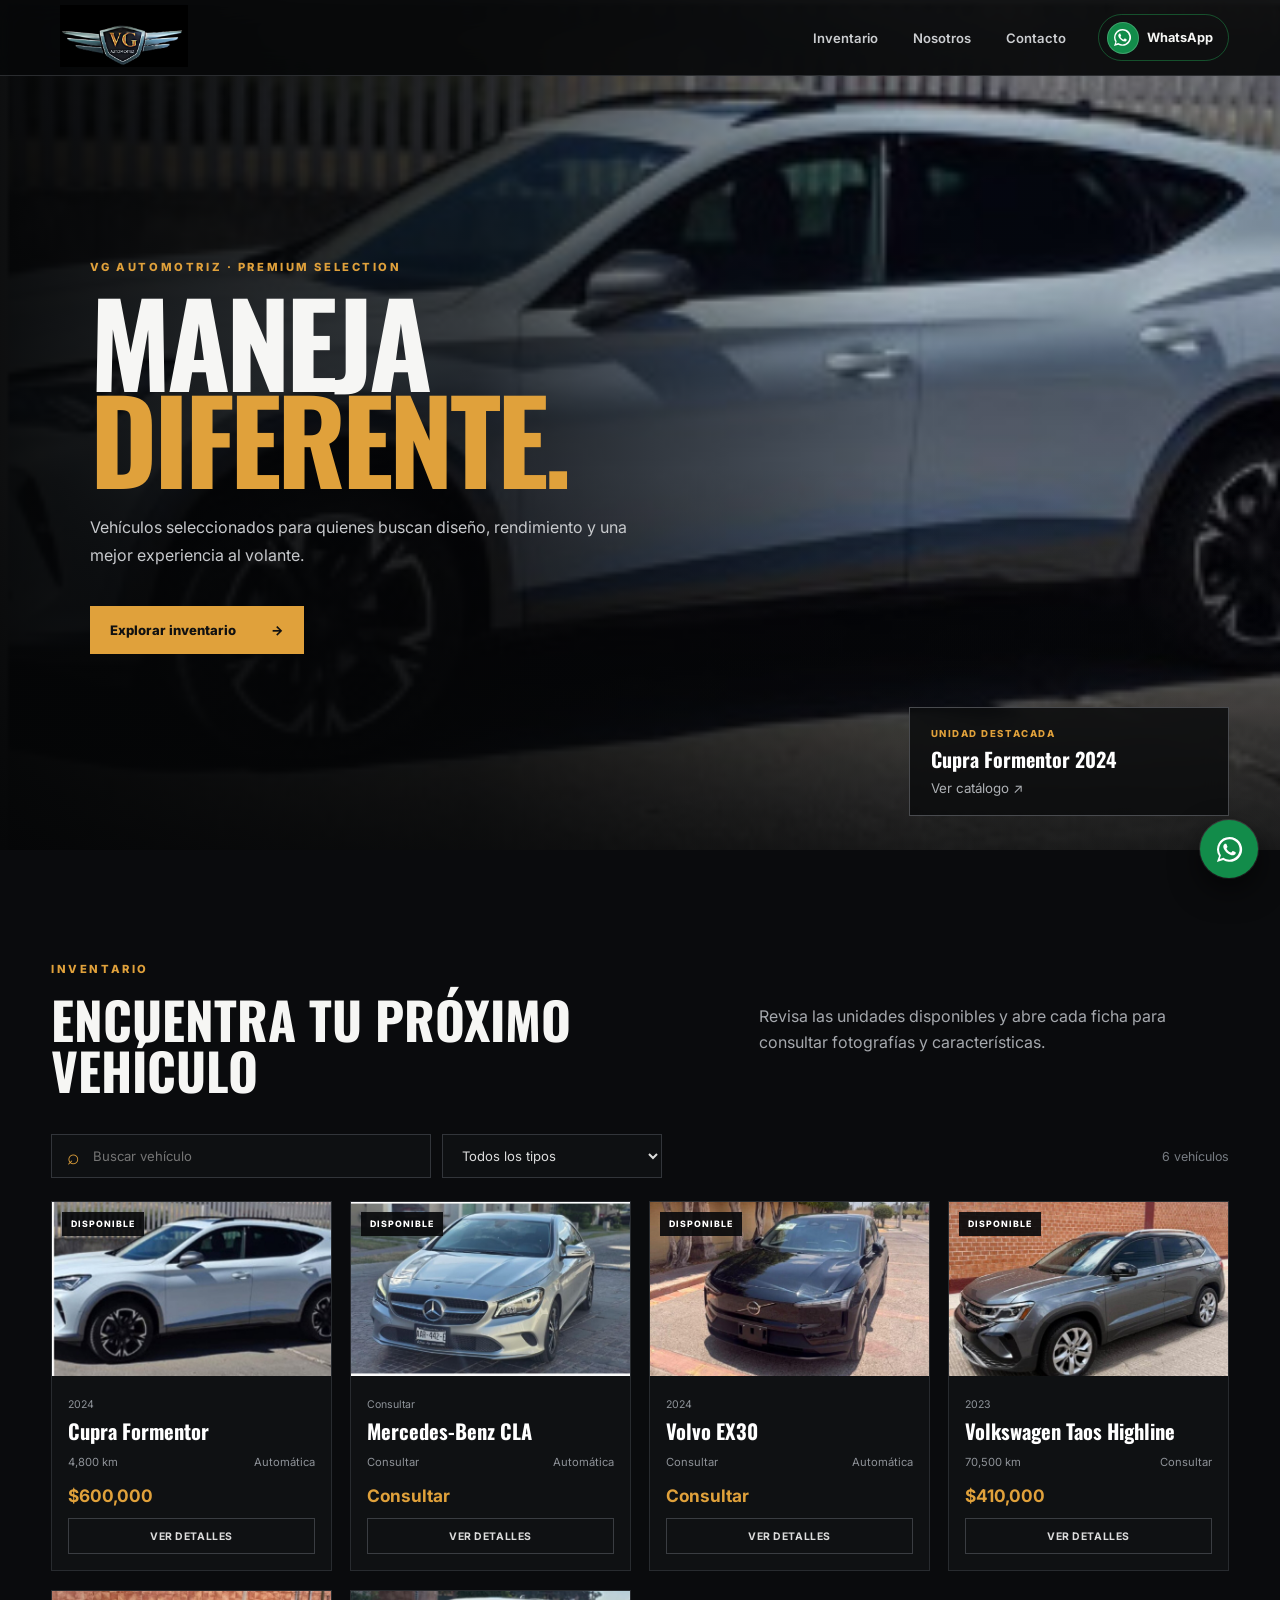
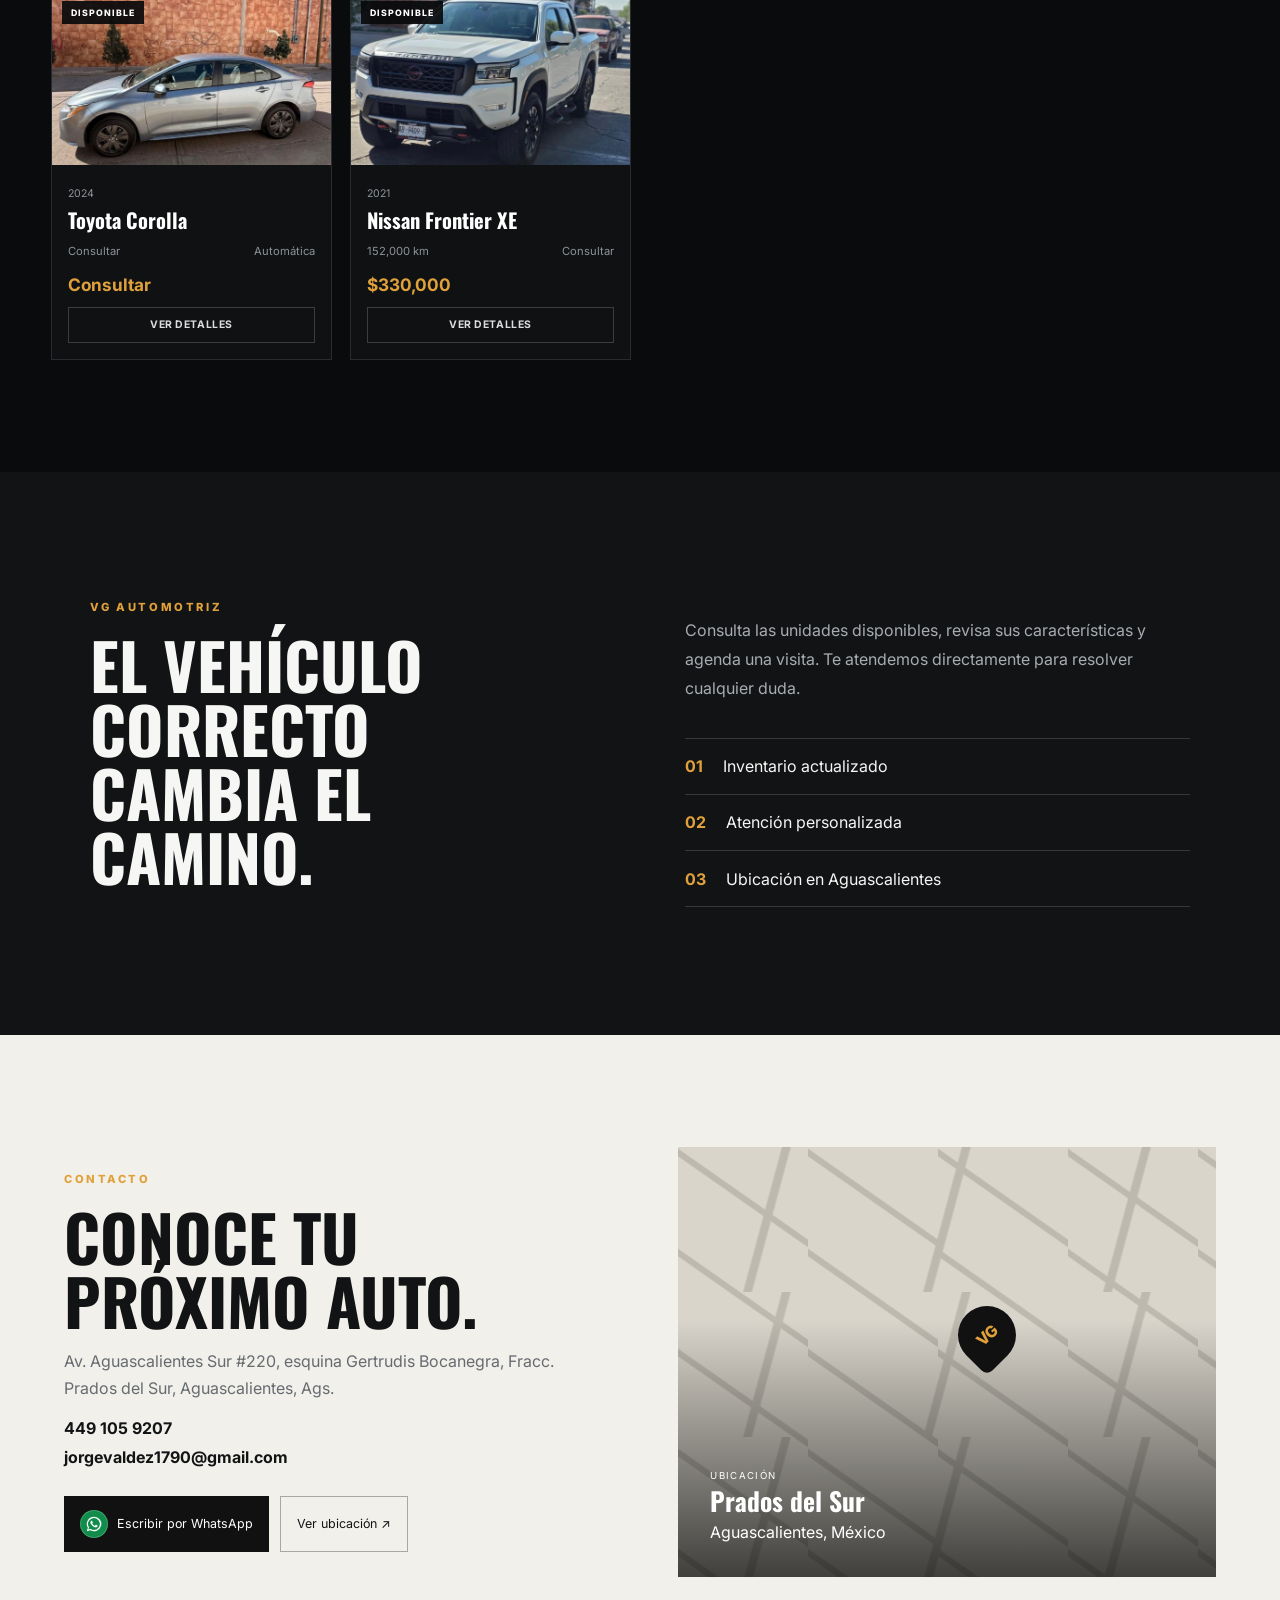
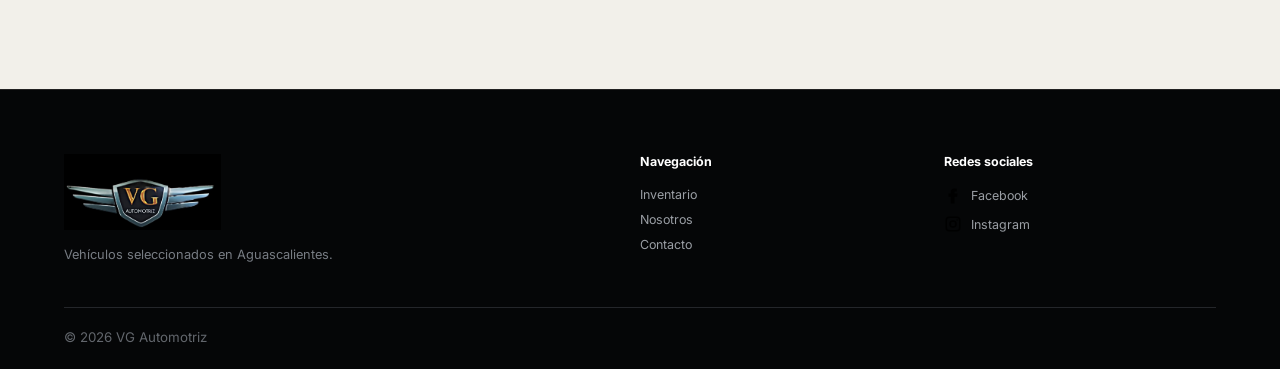
==== index.html @ 1f821671 "Add files via upload" ====
<!doctype html><html lang="es-MX"><head><meta charset="utf-8"><meta name="viewport" content="width=device-width,initial-scale=1"><meta name="description" content="Catálogo de vehículos disponibles en VG Automotriz, Aguascalientes."><title>VG Automotriz | Catálogo premium</title><link rel="preconnect" href="https://fonts.googleapis.com"><link rel="preconnect" href="https://fonts.gstatic.com" crossorigin><link href="https://fonts.googleapis.com/css2?family=Inter:wght@400;500;600;700&family=Oswald:wght@500;600;700&display=swap" rel="stylesheet"><link rel="stylesheet" href="styles.css?v=10"></head>
<body>
<header><a class="logo" href="#inicio"><img src="assets/logo-header.png" alt="VG Automotriz"></a><nav><a href="#inventario">Inventario</a><a href="#nosotros">Nosotros</a><a href="#contacto">Contacto</a></nav><a class="wa-nav" href="https://wa.me/524491059207" target="_blank" rel="noopener"><span class="wa-circle"><img src="assets/whatsapp.svg" alt=""></span>WhatsApp</a><button class="menu" aria-label="Abrir menú">☰</button></header>
<main id="inicio">
  <section class="hero"><video class="hero-img" autoplay muted loop playsinline poster="assets/cupra-2.jpg"><source src="assets/hero-cupra.mp4" type="video/mp4"></video><div class="hero-shade"></div><div class="hero-copy"><p class="eyebrow">VG AUTOMOTRIZ · PREMIUM SELECTION</p><h1>MANEJA<br><em>DIFERENTE.</em></h1><p>Vehículos seleccionados para quienes buscan diseño, rendimiento y una mejor experiencia al volante.</p><a class="gold-btn" href="#inventario">Explorar inventario <span>→</span></a></div><button class="hero-car"><span>UNIDAD DESTACADA</span><strong>Cupra Formentor 2024</strong><small>Ver catálogo ↗</small></button></section>
  <section class="inventory" id="inventario"><div class="section-title inventory-heading"><div><p class="eyebrow">INVENTARIO</p><h2>ENCUENTRA TU PRÓXIMO VEHÍCULO</h2></div><p>Revisa las unidades disponibles y abre cada ficha para consultar fotografías y características.</p></div><div class="catalog-tools"><label class="search-box"><span>⌕</span><input id="search" type="search" placeholder="Buscar vehículo" aria-label="Buscar vehículo"></label><select id="type-filter" aria-label="Filtrar por tipo"><option value="todos">Todos los tipos</option><option value="suv">SUV</option><option value="sedan">Sedán</option><option value="pickup">Pickup</option></select><span id="count"></span></div><div class="grid" id="grid"></div><button id="more" class="more">Ver más vehículos ↓</button></section>
  <section class="about" id="nosotros"><div><p class="eyebrow">VG AUTOMOTRIZ</p><h2>EL VEHÍCULO CORRECTO<br>CAMBIA EL CAMINO.</h2></div><div><p>Consulta las unidades disponibles, revisa sus características y agenda una visita. Te atendemos directamente para resolver cualquier duda.</p><ul><li><b>01</b> Inventario actualizado</li><li><b>02</b> Atención personalizada</li><li><b>03</b> Ubicación en Aguascalientes</li></ul></div></section>
  <section class="contact" id="contacto"><div><p class="eyebrow">CONTACTO</p><h2>CONOCE TU PRÓXIMO AUTO.</h2><p>Av. Aguascalientes Sur #220, esquina Gertrudis Bocanegra, Fracc. Prados del Sur, Aguascalientes, Ags.</p><a href="tel:+524491059207">449 105 9207</a><a href="mailto:jorgevaldez1790@gmail.com">jorgevaldez1790@gmail.com</a><div class="contact-actions"><a class="dark-btn" href="https://wa.me/524491059207" target="_blank" rel="noopener"><span class="wa-circle"><img src="assets/whatsapp.svg" alt=""></span>Escribir por WhatsApp</a><a class="line-btn" href="https://www.google.com/maps/search/?api=1&query=Av.+Aguascalientes+Sur+220+Prados+del+Sur+Aguascalientes" target="_blank" rel="noopener">Ver ubicación ↗</a></div></div><a class="map" href="https://www.google.com/maps/search/?api=1&query=Av.+Aguascalientes+Sur+220+Prados+del+Sur+Aguascalientes" target="_blank" rel="noopener"><span>VG</span><div><small>UBICACIÓN</small><strong>Prados del Sur</strong><p>Aguascalientes, México</p></div></a></section>
</main>
<footer><div><img src="assets/logo-header.png" alt="VG Automotriz"><p>Vehículos seleccionados en Aguascalientes.</p></div><div><b>Navegación</b><a href="#inventario">Inventario</a><a href="#nosotros">Nosotros</a><a href="#contacto">Contacto</a></div><div><b>Redes sociales</b><a class="social-link" href="https://www.facebook.com/vgautomotrizags/" target="_blank" rel="noopener"><img src="assets/facebook.svg" alt="">Facebook</a><a class="social-link" href="https://www.instagram.com/vg.automotriz" target="_blank" rel="noopener"><img src="assets/instagram.svg" alt="">Instagram</a></div><small>© 2026 VG Automotriz</small></footer>
<a class="wa-float" href="https://wa.me/524491059207?text=Hola%2C%20vi%20su%20cat%C3%A1logo%20y%20quiero%20informaci%C3%B3n" target="_blank" rel="noopener" aria-label="Hablar por WhatsApp"><img src="assets/whatsapp.svg" alt=""></a>
<div class="drawer" id="drawer" aria-hidden="true"><button class="overlay" aria-label="Cerrar"></button><article role="dialog" aria-modal="true" aria-labelledby="detail-name"><button class="close" aria-label="Cerrar">×</button><div class="gallery"><img id="detail-img" alt=""><button class="prev" aria-label="Foto anterior">‹</button><button class="next" aria-label="Foto siguiente">›</button><span id="gallery-count"></span></div><div class="detail"><p class="eyebrow" id="detail-year"></p><h2 id="detail-name"></h2><strong class="price" id="detail-price"></strong><p id="detail-desc" class="description"></p><h3>ESPECIFICACIONES</h3><div class="specs" id="specs"></div><div id="extras-wrap"><h3>EXTRAS</h3><div class="extras" id="extras"></div></div><a id="detail-wa" class="detail-wa" target="_blank" rel="noopener"><span class="wa-circle"><img src="assets/whatsapp.svg" alt=""></span>Solicitar información</a></div></article></div>
<script src="script.js?v=10"></script></body></html>
---- styles.css ----
:root{--black:#070809;--panel:#101214;--panel2:#17191c;--gold:#e0a13b;--cream:#f2f0ea;--text:#f6f6f4;--muted:#a5a8ad}*{box-sizing:border-box}html{scroll-behavior:smooth}body{margin:0;background:var(--black);color:var(--text);font-family:Inter,sans-serif}body.lock{overflow:hidden}a{color:inherit;text-decoration:none}button{font:inherit}header{height:76px;position:fixed;z-index:40;top:0;left:0;right:0;padding:0 4vw;display:flex;align-items:center;border-bottom:1px solid #2a2c2f;background:rgba(7,8,9,.92);backdrop-filter:blur(14px)}.logo img{width:145px;height:62px;object-fit:contain}.logo{display:block}nav{display:flex;gap:2.2rem;margin-left:auto}nav a{font-size:.82rem;font-weight:600;color:#cbcdd0}.wa-nav{margin-left:2rem;border:1px solid #404348;padding:.7rem 1rem;display:flex;align-items:center;gap:.5rem;font-size:.8rem;font-weight:700}.wa{display:inline-block;width:20px;height:20px;background:currentColor;mask:url("data:image/svg+xml,%3Csvg xmlns='http://www.w3.org/2000/svg' viewBox='0 0 32 32'%3E%3Cpath d='M19.1 17.4c-.3-.2-1.8-.9-2.1-1-.3-.1-.5-.2-.7.2s-.8 1-.9 1.2c-.2.2-.3.2-.7.1-1.8-.9-3-1.6-4.2-3.6-.3-.6.3-.5.9-1.8.1-.2 0-.4 0-.6l-1-2.4c-.3-.6-.5-.6-.7-.6H9c-.2 0-.6.1-.9.4-.3.4-1.2 1.2-1.2 2.9 0 1.7 1.2 3.3 1.4 3.5.2.2 2.4 3.7 5.8 5.2 2.2.9 3 .9 4.1.8 1.3-.2 1.8-.9 2.1-1.7.3-.8.3-1.5.2-1.7-.1-.2-.3-.3-.6-.5M16 27.7c-2.1 0-4.1-.6-5.8-1.6l-.4-.2-4.3 1.1 1.1-4.2-.3-.4a11.6 11.6 0 1 1 9.7 5.3m9.9-21.5A14 14 0 0 0 3.9 23l-2 7.2 7.4-1.9A14 14 0 0 0 30 16c0-3.7-1.5-7.2-4.1-9.8'/%3E%3C/svg%3E") center/contain no-repeat}.menu{display:none;background:none;border:0;color:#fff;font-size:1.5rem}.hero{height:850px;min-height:720px;position:relative;display:flex;align-items:center;overflow:hidden}.hero-img,.hero-shade{position:absolute;inset:0;width:100%;height:100%}.hero-img{object-fit:cover;object-position:center}.hero-shade{background:linear-gradient(90deg,rgba(4,5,6,.96) 0%,rgba(4,5,6,.76) 37%,rgba(4,5,6,.22) 72%),linear-gradient(0deg,rgba(4,5,6,.8),transparent 45%)}.hero-copy{z-index:2;position:relative;margin-left:7vw;width:min(660px,86vw);padding-top:4rem}.eyebrow{font-size:.7rem;letter-spacing:.23em;color:var(--gold);font-weight:800;margin:0 0 1.1rem}.hero h1,.section-title h2,.about h2,.contact h2,.detail h2{font-family:Oswald,sans-serif}.hero h1{font-size:clamp(4.5rem,9vw,8.7rem);line-height:.84;margin:0 0 1.8rem;letter-spacing:-.035em}.hero h1 em{font-style:normal;color:var(--gold)}.hero-copy>p:not(.eyebrow){color:#c7c9cc;line-height:1.7;max-width:540px;font-size:1rem}.gold-btn{display:inline-flex;align-items:center;gap:2.2rem;margin-top:1.3rem;background:var(--gold);color:#111;padding:1rem 1.25rem;font-weight:800;font-size:.82rem}.hero-car{position:absolute;z-index:3;right:4vw;bottom:34px;width:320px;padding:1.2rem 1.3rem;text-align:left;border:1px solid #494b4f;background:rgba(10,11,13,.83);color:#fff;backdrop-filter:blur(12px);cursor:pointer}.hero-car span,.hero-car strong,.hero-car small{display:block}.hero-car span{color:var(--gold);font-size:.6rem;letter-spacing:.16em;font-weight:800}.hero-car strong{font-family:Oswald;font-size:1.25rem;margin:.35rem 0}.hero-car small{color:#aeb1b5}.inventory{padding:7rem 4vw;background:#0a0b0d}.section-title{display:flex;align-items:end;justify-content:space-between;gap:2rem}.section-title h2,.contact h2{font-size:clamp(2.8rem,5vw,5rem);line-height:1;margin:0}.section-title>p{max-width:470px;color:var(--muted);line-height:1.65}.tools{margin:2.8rem 0 1.5rem;display:flex;justify-content:space-between;align-items:center}.filters{display:flex;gap:.55rem;flex-wrap:wrap}.filters button{border:1px solid #3b3e42;background:transparent;color:#c7c9cd;padding:.65rem 1rem;cursor:pointer;font-size:.78rem;font-weight:700}.filters button.active{background:var(--gold);border-color:var(--gold);color:#111}#count{font-size:.78rem;color:#777c82}.grid{display:grid;grid-template-columns:repeat(4,minmax(0,1fr));gap:1.1rem}.car{border:1px solid #2a2c30;background:#111315;color:#fff;text-align:left;padding:0;cursor:pointer;transition:transform .25s,border-color .25s}.car:hover{transform:translateY(-5px);border-color:#62666c}.car-photo{height:215px;display:block;position:relative;overflow:hidden;background:#222}.car-photo img{width:100%;height:100%;object-fit:cover;transition:transform .5s}.car:hover img{transform:scale(1.035)}.status{position:absolute;top:12px;left:12px;background:#0c0d0f;padding:.4rem .55rem;font-size:.58rem;letter-spacing:.12em;font-weight:800}.car-info{display:block;padding:1rem}.car-info small{font-size:.66rem;color:#8f949a}.car-info h3{font-family:Oswald;font-size:1.2rem;margin:.3rem 0 .65rem}.meta{display:flex;gap:.45rem;color:#8e9298;font-size:.7rem}.bottom{display:flex;justify-content:space-between;align-items:center;margin-top:1rem;padding-top:.8rem;border-top:1px solid #292c30}.bottom strong{color:var(--gold);font-size:1rem}.bottom span{font-size:.68rem;color:#c7c9cd}.more{display:block;margin:2.3rem auto 0;background:transparent;border:1px solid #45484d;color:#fff;padding:.8rem 1.1rem;cursor:pointer}.hidden{display:none}.about{padding:8rem 7vw;display:grid;grid-template-columns:1fr 1fr;gap:7vw;background:#111315}.about h2{font-size:clamp(3rem,5vw,5.5rem);line-height:1;margin:0}.about>div:last-child>p{color:#a8acb1;line-height:1.8;font-size:1rem}.about ul{padding:0;margin:2.2rem 0 0;list-style:none;border-top:1px solid #35383c}.about li{padding:1.1rem 0;border-bottom:1px solid #35383c}.about li b{color:var(--gold);margin-right:1rem}.contact{padding:7rem 5vw;display:grid;grid-template-columns:1fr 1fr;gap:6vw;align-items:center;background:var(--cream);color:#121315}.contact>div>p:not(.eyebrow){line-height:1.7;color:#666b71;max-width:600px}.contact>div>a{display:block;font-weight:700;margin:.55rem 0}.contact-actions{display:flex;gap:.7rem;margin-top:1.8rem}.dark-btn,.line-btn{display:flex!important;align-items:center;gap:.55rem;padding:.9rem 1rem;margin:0!important;font-size:.78rem}.dark-btn{background:#111;color:#fff}.line-btn{border:1px solid #aaa7a0}.map{height:430px;position:relative;padding:2rem;display:flex;align-items:end;background-color:#d9d5cb;background-image:linear-gradient(35deg,transparent 47%,#bdb9af 48%,#bdb9af 51%,transparent 52%),linear-gradient(105deg,transparent 47%,#bdb9af 48%,#bdb9af 51%,transparent 52%);background-size:130px 100px,180px 145px;overflow:hidden}.map:after{content:"";position:absolute;inset:40% 0 0;background:linear-gradient(transparent,rgba(0,0,0,.7))}.map>span{position:absolute;top:37%;left:52%;z-index:2;width:58px;height:58px;border-radius:50% 50% 50% 8px;transform:rotate(-45deg);display:grid;place-items:center;background:#111;color:var(--gold);font-weight:800}.map>div{z-index:2;color:#fff}.map small,.map strong{display:block}.map small{font-size:.6rem;letter-spacing:.14em}.map strong{font-family:Oswald;font-size:1.6rem}.map p{margin:.2rem 0}footer{padding:4rem 5vw 1.5rem;display:grid;grid-template-columns:2fr 1fr 1fr;gap:2rem;background:#050607;border-top:1px solid #222}footer img{width:180px}footer p{color:#777c83;font-size:.8rem}footer>div:not(:first-child){display:flex;flex-direction:column;gap:.65rem;font-size:.78rem;color:#9a9ea4}footer b{color:#fff;margin-bottom:.45rem}footer>small{grid-column:1/-1;border-top:1px solid #24262a;padding-top:1.3rem;color:#62666c}.wa-float{position:fixed;z-index:45;right:22px;bottom:22px;display:flex;align-items:center;gap:.55rem;background:#23c763;color:#fff;padding:.8rem 1rem;border-radius:999px;font-weight:800;font-size:.78rem;box-shadow:0 10px 28px #0008}.drawer{visibility:hidden;position:fixed;z-index:80;inset:0}.drawer.open{visibility:visible}.overlay{position:absolute;inset:0;border:0;background:#000b;opacity:0;transition:.3s}.drawer.open .overlay{opacity:1}.drawer article{position:absolute;right:0;top:0;bottom:0;width:min(760px,100%);overflow:auto;background:#0d0f11;transform:translateX(100%);transition:transform .35s}.drawer.open article{transform:none}.close{position:absolute;z-index:4;right:18px;top:18px;width:44px;height:44px;border:1px solid #ffffff55;background:#0a0b0dbb;color:#fff;border-radius:50%;font-size:1.7rem;cursor:pointer}.gallery{height:420px;position:relative;background:#15171a}.gallery img{width:100%;height:100%;object-fit:cover}.gallery button{position:absolute;top:50%;width:42px;height:42px;border:1px solid #ffffff55;border-radius:50%;background:#08090bbd;color:#fff;font-size:1.7rem}.prev{left:18px}.next{right:18px}.gallery>span{position:absolute;right:18px;bottom:16px;background:#08090bcc;padding:.4rem .6rem;font-size:.7rem}.detail{padding:2.3rem}.detail h2{font-size:3rem;margin:0}.price{display:block;color:var(--gold);font-size:1.4rem;margin-top:.5rem}.description{color:#a7abb0;line-height:1.7;padding:1rem 0 1.7rem;border-bottom:1px solid #303338}.detail h3{font-family:Oswald;font-size:1rem;letter-spacing:.06em;margin:1.8rem 0 1rem}.specs{display:grid;grid-template-columns:repeat(3,1fr);gap:.65rem}.spec{border:1px solid #303338;padding:.9rem;min-height:92px}.spec i{font-style:normal;color:var(--gold);font-size:1rem}.spec small,.spec strong{display:block}.spec small{font-size:.6rem;color:#777d84;margin:.45rem 0 .25rem}.spec strong{font-size:.78rem}.extras{display:grid;grid-template-columns:1fr 1fr;gap:.7rem}.extra{font-size:.8rem}.extra:before{content:"✓";color:var(--gold);margin-right:.5rem}.detail-wa{display:flex;align-items:center;justify-content:center;gap:.6rem;background:var(--gold);color:#111;padding:1rem;margin-top:2rem;font-weight:800}.detail-wa .wa{color:#111}
@media(max-width:1000px){.grid{grid-template-columns:repeat(2,1fr)}nav,.wa-nav{display:none}.menu{display:block;margin-left:auto}header.open nav{display:flex;position:absolute;top:76px;left:0;right:0;margin:0;padding:1.4rem 4vw;background:#090a0c;flex-direction:column}.section-title,.about,.contact{grid-template-columns:1fr}.section-title{display:block}.about,.contact{gap:3rem}.hero-car{display:none}}
@media(max-width:600px){header{height:68px}.hero{height:740px}.hero-copy{margin-left:1.2rem}.hero h1{font-size:4.7rem}.inventory,.about,.contact{padding:5rem 1.2rem}.grid{grid-template-columns:1fr}.car-photo{height:250px}.tools{align-items:flex-start;flex-direction:column;gap:1rem}.contact-actions{flex-direction:column}.map{height:340px}footer{grid-template-columns:1fr}.wa-float span{display:none}.wa-float{width:56px;height:56px;padding:0;justify-content:center}.specs{grid-template-columns:repeat(2,1fr)}.gallery{height:310px}.detail{padding:1.4rem}.detail h2{font-size:2.3rem}}
.hero-img{background:#050607}.hero-still{animation:heroDrift 16s ease-in-out infinite alternate;transform:scale(1.015)}@keyframes heroDrift{to{transform:scale(1.045) translateX(-.5%)}}.car-photo{height:235px;background:#090a0b}.car-photo img{object-fit:cover}.gallery{height:520px;background:#08090a}.gallery img{object-fit:contain}@media(prefers-reduced-motion:reduce){.hero-still{animation:none}}@media(max-width:600px){.gallery{height:390px}.car-photo{height:270px}}
.wa-circle{width:32px;height:32px;border-radius:50%;background:#128c4a;display:inline-grid;place-items:center;flex:0 0 auto;box-shadow:inset 0 0 0 1px #ffffff30}.wa-circle img{width:21px;height:21px}.wa-nav{border-color:#25d36655;border-radius:999px;padding:.42rem .95rem .42rem .45rem}.wa-nav:hover{background:#25d36612;border-color:#25d366}.wa-float{min-height:58px;background:#128c4a;padding:.65rem 1.15rem .65rem .75rem;box-shadow:0 12px 30px #0009,0 0 0 1px #ffffff22}.wa-float>img{width:30px;height:30px}.detail-wa{background:#128c4a;color:#fff;border-radius:2px}.dark-btn .wa-circle{width:28px;height:28px}.dark-btn .wa-circle img{width:18px;height:18px}.social-link{display:flex;align-items:center;gap:.55rem}.social-link img,footer .social-link img{width:18px;height:18px;color:#d8dade}.social-link:hover{color:var(--gold)}footer>div:first-child>img{width:210px;height:76px;object-fit:contain;object-position:left center}
.inventory{padding-left:max(4vw,calc((100vw - 1240px)/2));padding-right:max(4vw,calc((100vw - 1240px)/2))}.inventory-heading{align-items:center}.inventory-heading h2{font-size:clamp(2.3rem,4vw,4.3rem)}.catalog-tools{display:grid;grid-template-columns:minmax(220px,380px) 220px 1fr;gap:.7rem;align-items:center;margin:2.4rem 0 1.4rem}.search-box{height:44px;border:1px solid #32353a;background:#0e1012;display:flex;align-items:center;padding:0 .9rem;gap:.7rem}.search-box span{color:var(--gold);font-size:1.3rem}.search-box input{width:100%;border:0;outline:0;background:transparent;color:#fff;font:inherit;font-size:.82rem}.catalog-tools select{height:44px;border:1px solid #32353a;background:#0e1012;color:#ddd;padding:0 .9rem;font:inherit;font-size:.82rem}.catalog-tools #count{justify-self:end}.grid{gap:1.15rem}.car{background:#0f1113;border-color:#282b2f}.car-photo{height:auto;aspect-ratio:16/10}.status{top:10px;left:10px;background:#08090be8;font-size:.55rem}.car-info{padding:1rem}.car-info h3{font-size:1.28rem;margin:.28rem 0 .55rem}.meta{justify-content:space-between;gap:1rem}.card-price{display:block;color:var(--gold);font-size:1.08rem;margin:1rem 0 .75rem}.details-btn{height:36px;border:1px solid #3a3d42;display:grid;place-items:center;font-size:.65rem;font-weight:700;letter-spacing:.05em;color:#ddd;transition:.2s}.car:hover .details-btn{border-color:var(--gold);color:var(--gold)}@media(max-width:700px){.catalog-tools{grid-template-columns:1fr}.catalog-tools #count{justify-self:start}.inventory-heading p:last-child{font-size:.9rem}.car-photo{aspect-ratio:16/10}}
.wa-float{width:58px;height:58px;min-height:58px;padding:0;border-radius:50%;display:grid;place-items:center}.wa-float>img{width:31px;height:31px}
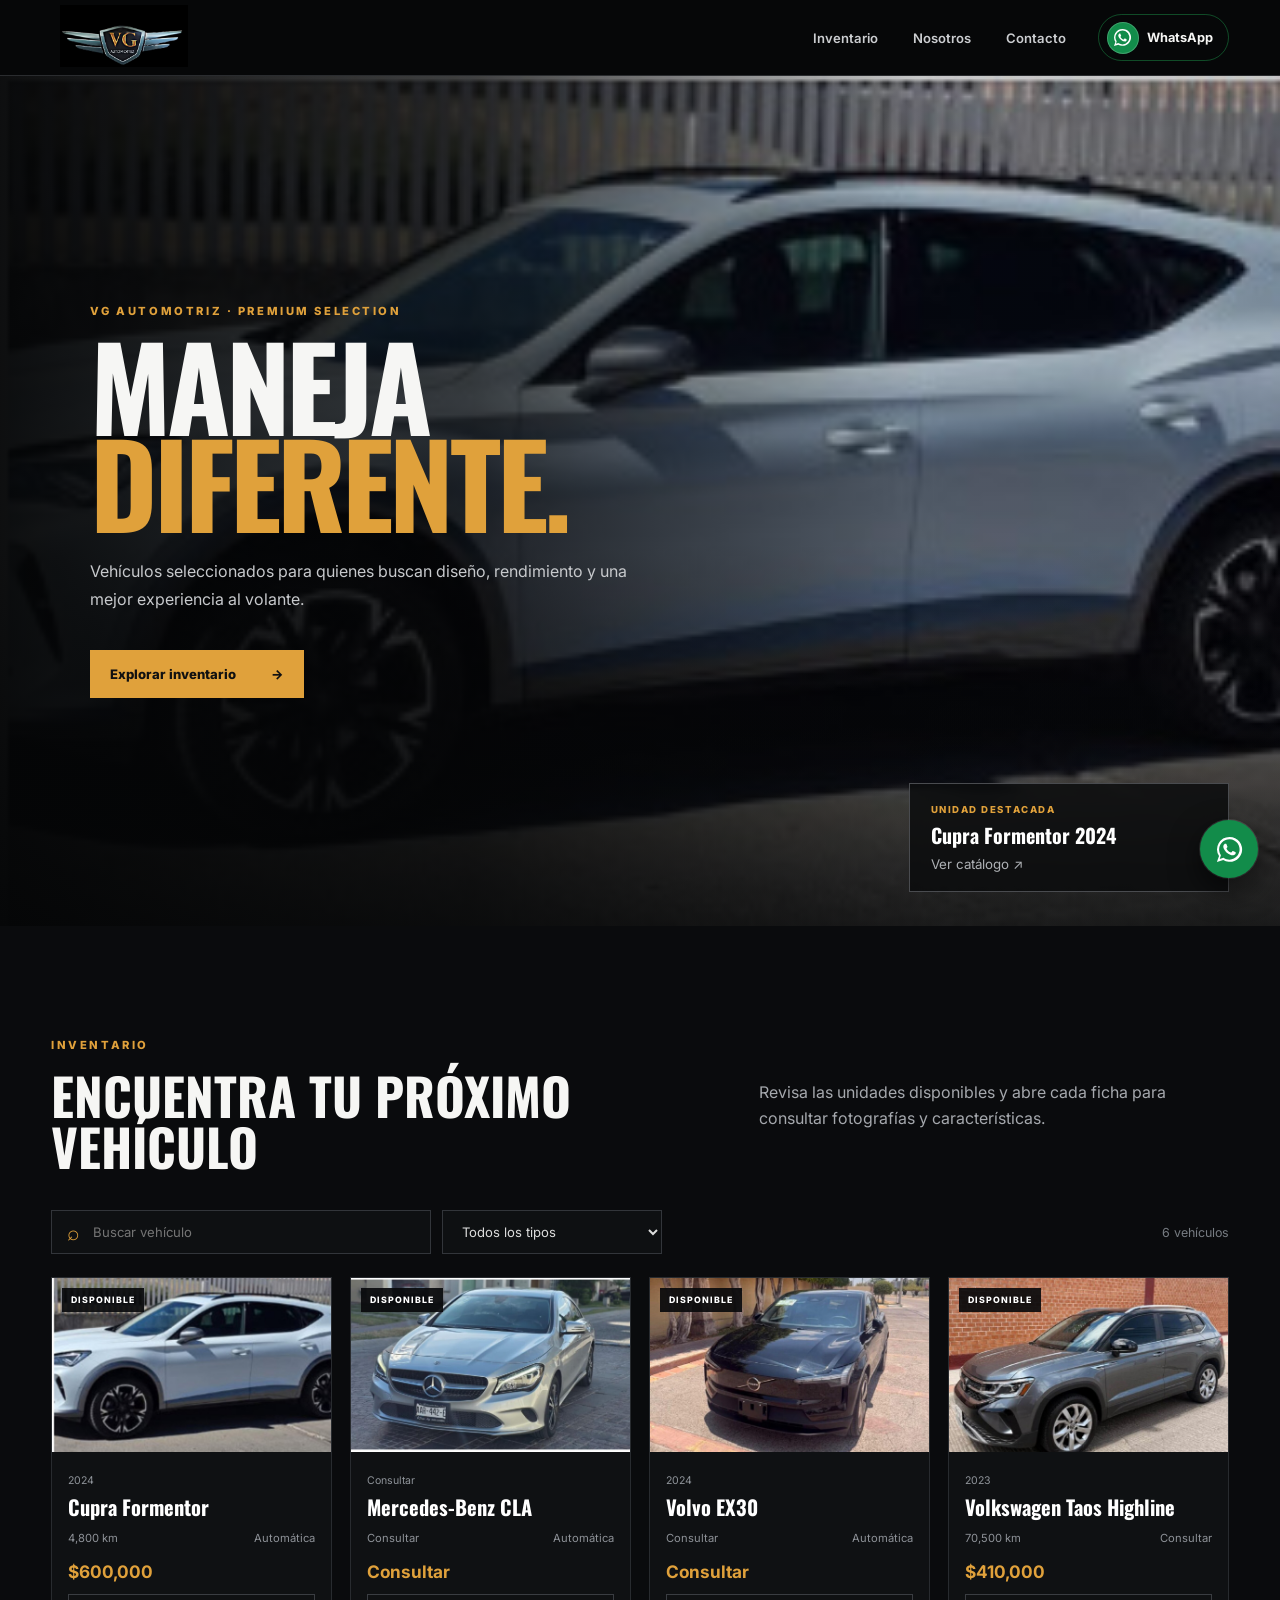
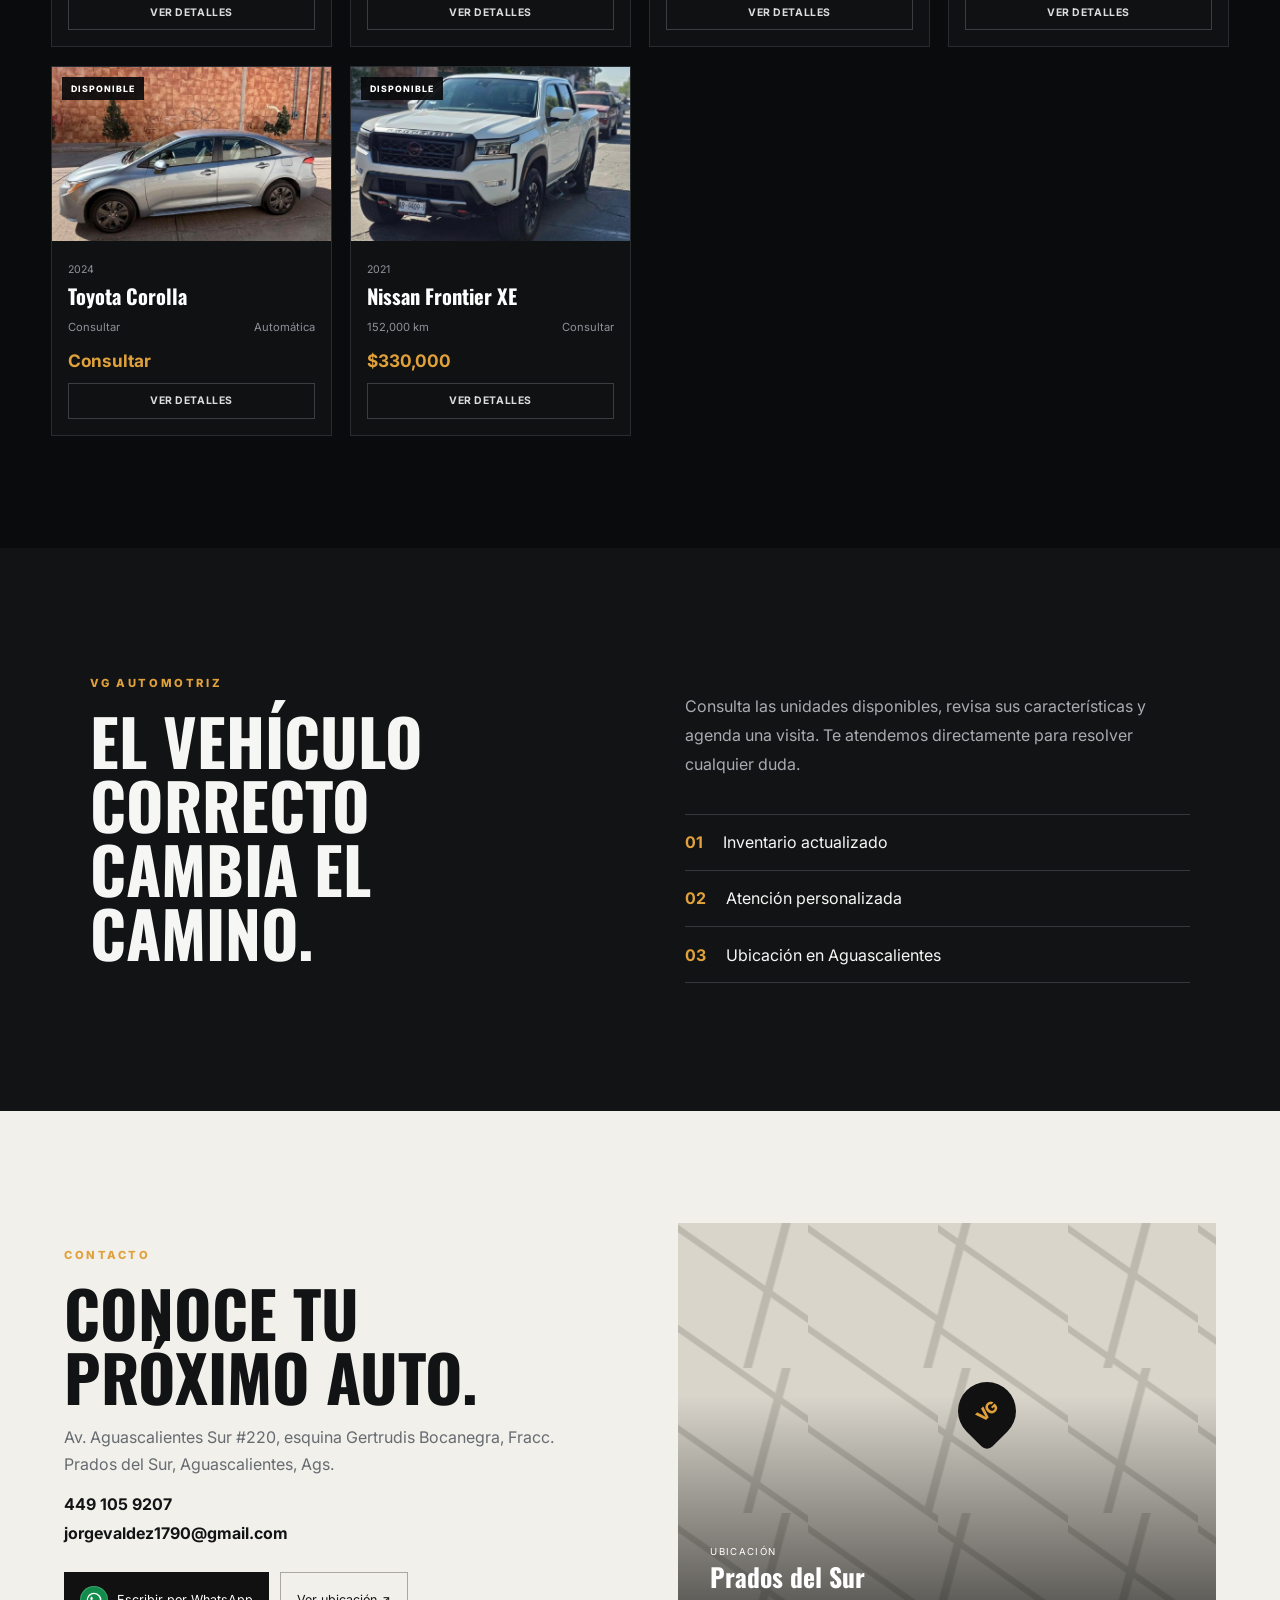
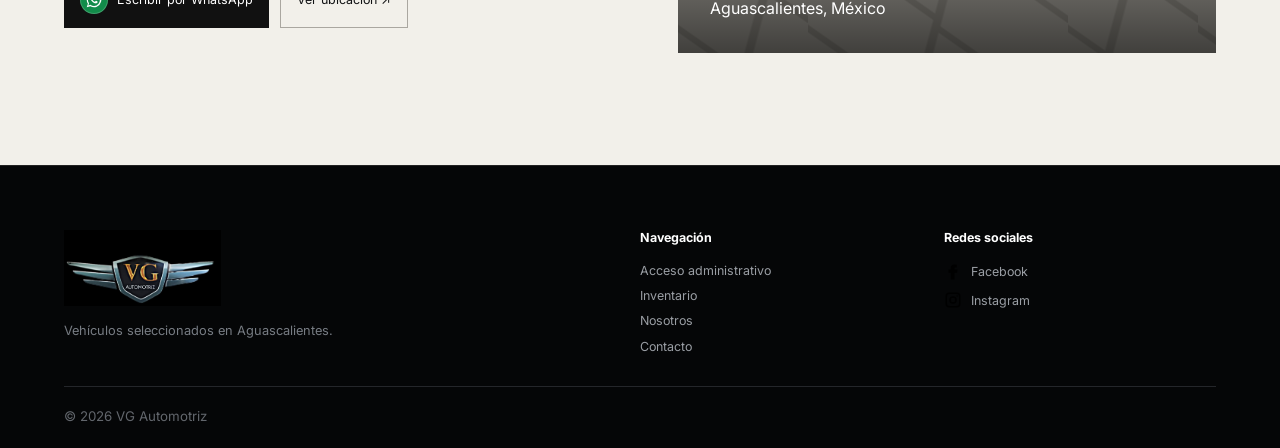
==== commit 9fcaaa69: "Integrar panel administrativo demo y corregir navegación responsive" ====
--- a/index.html
+++ b/index.html
@@ -1,13 +1,13 @@
-<!doctype html><html lang="es-MX"><head><meta charset="utf-8"><meta name="viewport" content="width=device-width,initial-scale=1"><meta name="description" content="Catálogo de vehículos disponibles en VG Automotriz, Aguascalientes."><title>VG Automotriz | Catálogo premium</title><link rel="preconnect" href="https://fonts.googleapis.com"><link rel="preconnect" href="https://fonts.gstatic.com" crossorigin><link href="https://fonts.googleapis.com/css2?family=Inter:wght@400;500;600;700&family=Oswald:wght@500;600;700&display=swap" rel="stylesheet"><link rel="stylesheet" href="styles.css?v=10"></head>
+<!doctype html><html lang="es-MX"><head><meta charset="utf-8"><meta name="viewport" content="width=device-width,initial-scale=1"><meta name="description" content="Catálogo de vehículos disponibles en VG Automotriz, Aguascalientes."><title>VG Automotriz | Catálogo premium</title><link rel="preconnect" href="https://fonts.googleapis.com"><link rel="preconnect" href="https://fonts.gstatic.com" crossorigin><link href="https://fonts.googleapis.com/css2?family=Inter:wght@400;500;600;700&family=Oswald:wght@500;600;700&display=swap" rel="stylesheet"><link rel="stylesheet" href="styles.css?v=11"></head>
 <body>
-<header><a class="logo" href="#inicio"><img src="assets/logo-header.png" alt="VG Automotriz"></a><nav><a href="#inventario">Inventario</a><a href="#nosotros">Nosotros</a><a href="#contacto">Contacto</a></nav><a class="wa-nav" href="https://wa.me/524491059207" target="_blank" rel="noopener"><span class="wa-circle"><img src="assets/whatsapp.svg" alt=""></span>WhatsApp</a><button class="menu" aria-label="Abrir menú">☰</button></header>
+<header><a class="logo" href="#inicio"><img src="assets/logo-header.png" alt="VG Automotriz"></a><nav id="navigation"><a href="#inventario">Inventario</a><a href="#nosotros">Nosotros</a><a href="#contacto">Contacto</a></nav><a class="wa-nav" href="https://wa.me/524491059207" target="_blank" rel="noopener"><span class="wa-circle"><img src="assets/whatsapp.svg" alt=""></span>WhatsApp</a><button class="menu" aria-label="Abrir menú" aria-controls="navigation" aria-expanded="false">☰</button></header>
 <main id="inicio">
   <section class="hero"><video class="hero-img" autoplay muted loop playsinline poster="assets/cupra-2.jpg"><source src="assets/hero-cupra.mp4" type="video/mp4"></video><div class="hero-shade"></div><div class="hero-copy"><p class="eyebrow">VG AUTOMOTRIZ · PREMIUM SELECTION</p><h1>MANEJA<br><em>DIFERENTE.</em></h1><p>Vehículos seleccionados para quienes buscan diseño, rendimiento y una mejor experiencia al volante.</p><a class="gold-btn" href="#inventario">Explorar inventario <span>→</span></a></div><button class="hero-car"><span>UNIDAD DESTACADA</span><strong>Cupra Formentor 2024</strong><small>Ver catálogo ↗</small></button></section>
   <section class="inventory" id="inventario"><div class="section-title inventory-heading"><div><p class="eyebrow">INVENTARIO</p><h2>ENCUENTRA TU PRÓXIMO VEHÍCULO</h2></div><p>Revisa las unidades disponibles y abre cada ficha para consultar fotografías y características.</p></div><div class="catalog-tools"><label class="search-box"><span>⌕</span><input id="search" type="search" placeholder="Buscar vehículo" aria-label="Buscar vehículo"></label><select id="type-filter" aria-label="Filtrar por tipo"><option value="todos">Todos los tipos</option><option value="suv">SUV</option><option value="sedan">Sedán</option><option value="pickup">Pickup</option></select><span id="count"></span></div><div class="grid" id="grid"></div><button id="more" class="more">Ver más vehículos ↓</button></section>
   <section class="about" id="nosotros"><div><p class="eyebrow">VG AUTOMOTRIZ</p><h2>EL VEHÍCULO CORRECTO<br>CAMBIA EL CAMINO.</h2></div><div><p>Consulta las unidades disponibles, revisa sus características y agenda una visita. Te atendemos directamente para resolver cualquier duda.</p><ul><li><b>01</b> Inventario actualizado</li><li><b>02</b> Atención personalizada</li><li><b>03</b> Ubicación en Aguascalientes</li></ul></div></section>
   <section class="contact" id="contacto"><div><p class="eyebrow">CONTACTO</p><h2>CONOCE TU PRÓXIMO AUTO.</h2><p>Av. Aguascalientes Sur #220, esquina Gertrudis Bocanegra, Fracc. Prados del Sur, Aguascalientes, Ags.</p><a href="tel:+524491059207">449 105 9207</a><a href="mailto:jorgevaldez1790@gmail.com">jorgevaldez1790@gmail.com</a><div class="contact-actions"><a class="dark-btn" href="https://wa.me/524491059207" target="_blank" rel="noopener"><span class="wa-circle"><img src="assets/whatsapp.svg" alt=""></span>Escribir por WhatsApp</a><a class="line-btn" href="https://www.google.com/maps/search/?api=1&query=Av.+Aguascalientes+Sur+220+Prados+del+Sur+Aguascalientes" target="_blank" rel="noopener">Ver ubicación ↗</a></div></div><a class="map" href="https://www.google.com/maps/search/?api=1&query=Av.+Aguascalientes+Sur+220+Prados+del+Sur+Aguascalientes" target="_blank" rel="noopener"><span>VG</span><div><small>UBICACIÓN</small><strong>Prados del Sur</strong><p>Aguascalientes, México</p></div></a></section>
 </main>
-<footer><div><img src="assets/logo-header.png" alt="VG Automotriz"><p>Vehículos seleccionados en Aguascalientes.</p></div><div><b>Navegación</b><a href="#inventario">Inventario</a><a href="#nosotros">Nosotros</a><a href="#contacto">Contacto</a></div><div><b>Redes sociales</b><a class="social-link" href="https://www.facebook.com/vgautomotrizags/" target="_blank" rel="noopener"><img src="assets/facebook.svg" alt="">Facebook</a><a class="social-link" href="https://www.instagram.com/vg.automotriz" target="_blank" rel="noopener"><img src="assets/instagram.svg" alt="">Instagram</a></div><small>© 2026 VG Automotriz</small></footer>
+<footer><div><img src="assets/logo-header.png" alt="VG Automotriz"><p>Vehículos seleccionados en Aguascalientes.</p></div><div><b>Navegación</b><a href="admin.html">Acceso administrativo</a><a href="#inventario">Inventario</a><a href="#nosotros">Nosotros</a><a href="#contacto">Contacto</a></div><div><b>Redes sociales</b><a class="social-link" href="https://www.facebook.com/vgautomotrizags/" target="_blank" rel="noopener"><img src="assets/facebook.svg" alt="">Facebook</a><a class="social-link" href="https://www.instagram.com/vg.automotriz" target="_blank" rel="noopener"><img src="assets/instagram.svg" alt="">Instagram</a></div><small>© 2026 VG Automotriz</small></footer>
 <a class="wa-float" href="https://wa.me/524491059207?text=Hola%2C%20vi%20su%20cat%C3%A1logo%20y%20quiero%20informaci%C3%B3n" target="_blank" rel="noopener" aria-label="Hablar por WhatsApp"><img src="assets/whatsapp.svg" alt=""></a>
 <div class="drawer" id="drawer" aria-hidden="true"><button class="overlay" aria-label="Cerrar"></button><article role="dialog" aria-modal="true" aria-labelledby="detail-name"><button class="close" aria-label="Cerrar">×</button><div class="gallery"><img id="detail-img" alt=""><button class="prev" aria-label="Foto anterior">‹</button><button class="next" aria-label="Foto siguiente">›</button><span id="gallery-count"></span></div><div class="detail"><p class="eyebrow" id="detail-year"></p><h2 id="detail-name"></h2><strong class="price" id="detail-price"></strong><p id="detail-desc" class="description"></p><h3>ESPECIFICACIONES</h3><div class="specs" id="specs"></div><div id="extras-wrap"><h3>EXTRAS</h3><div class="extras" id="extras"></div></div><a id="detail-wa" class="detail-wa" target="_blank" rel="noopener"><span class="wa-circle"><img src="assets/whatsapp.svg" alt=""></span>Solicitar información</a></div></article></div>
-<script src="script.js?v=10"></script></body></html>
+<script src="vehicles.js?v=11"></script><script src="script.js?v=11"></script></body></html>
--- a/styles.css
+++ b/styles.css
@@ -1,7 +1,9 @@
-:root{--black:#070809;--panel:#101214;--panel2:#17191c;--gold:#e0a13b;--cream:#f2f0ea;--text:#f6f6f4;--muted:#a5a8ad}*{box-sizing:border-box}html{scroll-behavior:smooth}body{margin:0;background:var(--black);color:var(--text);font-family:Inter,sans-serif}body.lock{overflow:hidden}a{color:inherit;text-decoration:none}button{font:inherit}header{height:76px;position:fixed;z-index:40;top:0;left:0;right:0;padding:0 4vw;display:flex;align-items:center;border-bottom:1px solid #2a2c2f;background:rgba(7,8,9,.92);backdrop-filter:blur(14px)}.logo img{width:145px;height:62px;object-fit:contain}.logo{display:block}nav{display:flex;gap:2.2rem;margin-left:auto}nav a{font-size:.82rem;font-weight:600;color:#cbcdd0}.wa-nav{margin-left:2rem;border:1px solid #404348;padding:.7rem 1rem;display:flex;align-items:center;gap:.5rem;font-size:.8rem;font-weight:700}.wa{display:inline-block;width:20px;height:20px;background:currentColor;mask:url("data:image/svg+xml,%3Csvg xmlns='http://www.w3.org/2000/svg' viewBox='0 0 32 32'%3E%3Cpath d='M19.1 17.4c-.3-.2-1.8-.9-2.1-1-.3-.1-.5-.2-.7.2s-.8 1-.9 1.2c-.2.2-.3.2-.7.1-1.8-.9-3-1.6-4.2-3.6-.3-.6.3-.5.9-1.8.1-.2 0-.4 0-.6l-1-2.4c-.3-.6-.5-.6-.7-.6H9c-.2 0-.6.1-.9.4-.3.4-1.2 1.2-1.2 2.9 0 1.7 1.2 3.3 1.4 3.5.2.2 2.4 3.7 5.8 5.2 2.2.9 3 .9 4.1.8 1.3-.2 1.8-.9 2.1-1.7.3-.8.3-1.5.2-1.7-.1-.2-.3-.3-.6-.5M16 27.7c-2.1 0-4.1-.6-5.8-1.6l-.4-.2-4.3 1.1 1.1-4.2-.3-.4a11.6 11.6 0 1 1 9.7 5.3m9.9-21.5A14 14 0 0 0 3.9 23l-2 7.2 7.4-1.9A14 14 0 0 0 30 16c0-3.7-1.5-7.2-4.1-9.8'/%3E%3C/svg%3E") center/contain no-repeat}.menu{display:none;background:none;border:0;color:#fff;font-size:1.5rem}.hero{height:850px;min-height:720px;position:relative;display:flex;align-items:center;overflow:hidden}.hero-img,.hero-shade{position:absolute;inset:0;width:100%;height:100%}.hero-img{object-fit:cover;object-position:center}.hero-shade{background:linear-gradient(90deg,rgba(4,5,6,.96) 0%,rgba(4,5,6,.76) 37%,rgba(4,5,6,.22) 72%),linear-gradient(0deg,rgba(4,5,6,.8),transparent 45%)}.hero-copy{z-index:2;position:relative;margin-left:7vw;width:min(660px,86vw);padding-top:4rem}.eyebrow{font-size:.7rem;letter-spacing:.23em;color:var(--gold);font-weight:800;margin:0 0 1.1rem}.hero h1,.section-title h2,.about h2,.contact h2,.detail h2{font-family:Oswald,sans-serif}.hero h1{font-size:clamp(4.5rem,9vw,8.7rem);line-height:.84;margin:0 0 1.8rem;letter-spacing:-.035em}.hero h1 em{font-style:normal;color:var(--gold)}.hero-copy>p:not(.eyebrow){color:#c7c9cc;line-height:1.7;max-width:540px;font-size:1rem}.gold-btn{display:inline-flex;align-items:center;gap:2.2rem;margin-top:1.3rem;background:var(--gold);color:#111;padding:1rem 1.25rem;font-weight:800;font-size:.82rem}.hero-car{position:absolute;z-index:3;right:4vw;bottom:34px;width:320px;padding:1.2rem 1.3rem;text-align:left;border:1px solid #494b4f;background:rgba(10,11,13,.83);color:#fff;backdrop-filter:blur(12px);cursor:pointer}.hero-car span,.hero-car strong,.hero-car small{display:block}.hero-car span{color:var(--gold);font-size:.6rem;letter-spacing:.16em;font-weight:800}.hero-car strong{font-family:Oswald;font-size:1.25rem;margin:.35rem 0}.hero-car small{color:#aeb1b5}.inventory{padding:7rem 4vw;background:#0a0b0d}.section-title{display:flex;align-items:end;justify-content:space-between;gap:2rem}.section-title h2,.contact h2{font-size:clamp(2.8rem,5vw,5rem);line-height:1;margin:0}.section-title>p{max-width:470px;color:var(--muted);line-height:1.65}.tools{margin:2.8rem 0 1.5rem;display:flex;justify-content:space-between;align-items:center}.filters{display:flex;gap:.55rem;flex-wrap:wrap}.filters button{border:1px solid #3b3e42;background:transparent;color:#c7c9cd;padding:.65rem 1rem;cursor:pointer;font-size:.78rem;font-weight:700}.filters button.active{background:var(--gold);border-color:var(--gold);color:#111}#count{font-size:.78rem;color:#777c82}.grid{display:grid;grid-template-columns:repeat(4,minmax(0,1fr));gap:1.1rem}.car{border:1px solid #2a2c30;background:#111315;color:#fff;text-align:left;padding:0;cursor:pointer;transition:transform .25s,border-color .25s}.car:hover{transform:translateY(-5px);border-color:#62666c}.car-photo{height:215px;display:block;position:relative;overflow:hidden;background:#222}.car-photo img{width:100%;height:100%;object-fit:cover;transition:transform .5s}.car:hover img{transform:scale(1.035)}.status{position:absolute;top:12px;left:12px;background:#0c0d0f;padding:.4rem .55rem;font-size:.58rem;letter-spacing:.12em;font-weight:800}.car-info{display:block;padding:1rem}.car-info small{font-size:.66rem;color:#8f949a}.car-info h3{font-family:Oswald;font-size:1.2rem;margin:.3rem 0 .65rem}.meta{display:flex;gap:.45rem;color:#8e9298;font-size:.7rem}.bottom{display:flex;justify-content:space-between;align-items:center;margin-top:1rem;padding-top:.8rem;border-top:1px solid #292c30}.bottom strong{color:var(--gold);font-size:1rem}.bottom span{font-size:.68rem;color:#c7c9cd}.more{display:block;margin:2.3rem auto 0;background:transparent;border:1px solid #45484d;color:#fff;padding:.8rem 1.1rem;cursor:pointer}.hidden{display:none}.about{padding:8rem 7vw;display:grid;grid-template-columns:1fr 1fr;gap:7vw;background:#111315}.about h2{font-size:clamp(3rem,5vw,5.5rem);line-height:1;margin:0}.about>div:last-child>p{color:#a8acb1;line-height:1.8;font-size:1rem}.about ul{padding:0;margin:2.2rem 0 0;list-style:none;border-top:1px solid #35383c}.about li{padding:1.1rem 0;border-bottom:1px solid #35383c}.about li b{color:var(--gold);margin-right:1rem}.contact{padding:7rem 5vw;display:grid;grid-template-columns:1fr 1fr;gap:6vw;align-items:center;background:var(--cream);color:#121315}.contact>div>p:not(.eyebrow){line-height:1.7;color:#666b71;max-width:600px}.contact>div>a{display:block;font-weight:700;margin:.55rem 0}.contact-actions{display:flex;gap:.7rem;margin-top:1.8rem}.dark-btn,.line-btn{display:flex!important;align-items:center;gap:.55rem;padding:.9rem 1rem;margin:0!important;font-size:.78rem}.dark-btn{background:#111;color:#fff}.line-btn{border:1px solid #aaa7a0}.map{height:430px;position:relative;padding:2rem;display:flex;align-items:end;background-color:#d9d5cb;background-image:linear-gradient(35deg,transparent 47%,#bdb9af 48%,#bdb9af 51%,transparent 52%),linear-gradient(105deg,transparent 47%,#bdb9af 48%,#bdb9af 51%,transparent 52%);background-size:130px 100px,180px 145px;overflow:hidden}.map:after{content:"";position:absolute;inset:40% 0 0;background:linear-gradient(transparent,rgba(0,0,0,.7))}.map>span{position:absolute;top:37%;left:52%;z-index:2;width:58px;height:58px;border-radius:50% 50% 50% 8px;transform:rotate(-45deg);display:grid;place-items:center;background:#111;color:var(--gold);font-weight:800}.map>div{z-index:2;color:#fff}.map small,.map strong{display:block}.map small{font-size:.6rem;letter-spacing:.14em}.map strong{font-family:Oswald;font-size:1.6rem}.map p{margin:.2rem 0}footer{padding:4rem 5vw 1.5rem;display:grid;grid-template-columns:2fr 1fr 1fr;gap:2rem;background:#050607;border-top:1px solid #222}footer img{width:180px}footer p{color:#777c83;font-size:.8rem}footer>div:not(:first-child){display:flex;flex-direction:column;gap:.65rem;font-size:.78rem;color:#9a9ea4}footer b{color:#fff;margin-bottom:.45rem}footer>small{grid-column:1/-1;border-top:1px solid #24262a;padding-top:1.3rem;color:#62666c}.wa-float{position:fixed;z-index:45;right:22px;bottom:22px;display:flex;align-items:center;gap:.55rem;background:#23c763;color:#fff;padding:.8rem 1rem;border-radius:999px;font-weight:800;font-size:.78rem;box-shadow:0 10px 28px #0008}.drawer{visibility:hidden;position:fixed;z-index:80;inset:0}.drawer.open{visibility:visible}.overlay{position:absolute;inset:0;border:0;background:#000b;opacity:0;transition:.3s}.drawer.open .overlay{opacity:1}.drawer article{position:absolute;right:0;top:0;bottom:0;width:min(760px,100%);overflow:auto;background:#0d0f11;transform:translateX(100%);transition:transform .35s}.drawer.open article{transform:none}.close{position:absolute;z-index:4;right:18px;top:18px;width:44px;height:44px;border:1px solid #ffffff55;background:#0a0b0dbb;color:#fff;border-radius:50%;font-size:1.7rem;cursor:pointer}.gallery{height:420px;position:relative;background:#15171a}.gallery img{width:100%;height:100%;object-fit:cover}.gallery button{position:absolute;top:50%;width:42px;height:42px;border:1px solid #ffffff55;border-radius:50%;background:#08090bbd;color:#fff;font-size:1.7rem}.prev{left:18px}.next{right:18px}.gallery>span{position:absolute;right:18px;bottom:16px;background:#08090bcc;padding:.4rem .6rem;font-size:.7rem}.detail{padding:2.3rem}.detail h2{font-size:3rem;margin:0}.price{display:block;color:var(--gold);font-size:1.4rem;margin-top:.5rem}.description{color:#a7abb0;line-height:1.7;padding:1rem 0 1.7rem;border-bottom:1px solid #303338}.detail h3{font-family:Oswald;font-size:1rem;letter-spacing:.06em;margin:1.8rem 0 1rem}.specs{display:grid;grid-template-columns:repeat(3,1fr);gap:.65rem}.spec{border:1px solid #303338;padding:.9rem;min-height:92px}.spec i{font-style:normal;color:var(--gold);font-size:1rem}.spec small,.spec strong{display:block}.spec small{font-size:.6rem;color:#777d84;margin:.45rem 0 .25rem}.spec strong{font-size:.78rem}.extras{display:grid;grid-template-columns:1fr 1fr;gap:.7rem}.extra{font-size:.8rem}.extra:before{content:"✓";color:var(--gold);margin-right:.5rem}.detail-wa{display:flex;align-items:center;justify-content:center;gap:.6rem;background:var(--gold);color:#111;padding:1rem;margin-top:2rem;font-weight:800}.detail-wa .wa{color:#111}
+:root{--black:#070809;--panel:#101214;--panel2:#17191c;--gold:#e0a13b;--cream:#f2f0ea;--text:#f6f6f4;--muted:#a5a8ad}*{box-sizing:border-box}html{scroll-behavior:smooth}body{margin:0;background:var(--black);color:var(--text);font-family:Inter,sans-serif}body.lock{overflow:hidden}a{color:inherit;text-decoration:none}button{font:inherit}header{height:76px;position:relative;z-index:40;top:0;left:0;right:0;padding:0 4vw;display:flex;align-items:center;border-bottom:1px solid #2a2c2f;background:rgba(7,8,9,.92);backdrop-filter:blur(14px)}.logo img{width:145px;height:62px;object-fit:contain}.logo{display:block}nav{display:flex;gap:2.2rem;margin-left:auto}nav a{font-size:.82rem;font-weight:600;color:#cbcdd0}.wa-nav{margin-left:2rem;border:1px solid #404348;padding:.7rem 1rem;display:flex;align-items:center;gap:.5rem;font-size:.8rem;font-weight:700}.wa{display:inline-block;width:20px;height:20px;background:currentColor;mask:url("data:image/svg+xml,%3Csvg xmlns='http://www.w3.org/2000/svg' viewBox='0 0 32 32'%3E%3Cpath d='M19.1 17.4c-.3-.2-1.8-.9-2.1-1-.3-.1-.5-.2-.7.2s-.8 1-.9 1.2c-.2.2-.3.2-.7.1-1.8-.9-3-1.6-4.2-3.6-.3-.6.3-.5.9-1.8.1-.2 0-.4 0-.6l-1-2.4c-.3-.6-.5-.6-.7-.6H9c-.2 0-.6.1-.9.4-.3.4-1.2 1.2-1.2 2.9 0 1.7 1.2 3.3 1.4 3.5.2.2 2.4 3.7 5.8 5.2 2.2.9 3 .9 4.1.8 1.3-.2 1.8-.9 2.1-1.7.3-.8.3-1.5.2-1.7-.1-.2-.3-.3-.6-.5M16 27.7c-2.1 0-4.1-.6-5.8-1.6l-.4-.2-4.3 1.1 1.1-4.2-.3-.4a11.6 11.6 0 1 1 9.7 5.3m9.9-21.5A14 14 0 0 0 3.9 23l-2 7.2 7.4-1.9A14 14 0 0 0 30 16c0-3.7-1.5-7.2-4.1-9.8'/%3E%3C/svg%3E") center/contain no-repeat}.menu{display:none;background:none;border:0;color:#fff;font-size:1.5rem}.hero{height:850px;min-height:720px;position:relative;display:flex;align-items:center;overflow:hidden}.hero-img,.hero-shade{position:absolute;inset:0;width:100%;height:100%}.hero-img{object-fit:cover;object-position:center}.hero-shade{background:linear-gradient(90deg,rgba(4,5,6,.96) 0%,rgba(4,5,6,.76) 37%,rgba(4,5,6,.22) 72%),linear-gradient(0deg,rgba(4,5,6,.8),transparent 45%)}.hero-copy{z-index:2;position:relative;margin-left:7vw;width:min(660px,86vw);padding-top:4rem}.eyebrow{font-size:.7rem;letter-spacing:.23em;color:var(--gold);font-weight:800;margin:0 0 1.1rem}.hero h1,.section-title h2,.about h2,.contact h2,.detail h2{font-family:Oswald,sans-serif}.hero h1{font-size:clamp(4.5rem,9vw,8.7rem);line-height:.84;margin:0 0 1.8rem;letter-spacing:-.035em}.hero h1 em{font-style:normal;color:var(--gold)}.hero-copy>p:not(.eyebrow){color:#c7c9cc;line-height:1.7;max-width:540px;font-size:1rem}.gold-btn{display:inline-flex;align-items:center;gap:2.2rem;margin-top:1.3rem;background:var(--gold);color:#111;padding:1rem 1.25rem;font-weight:800;font-size:.82rem}.hero-car{position:absolute;z-index:3;right:4vw;bottom:34px;width:320px;padding:1.2rem 1.3rem;text-align:left;border:1px solid #494b4f;background:rgba(10,11,13,.83);color:#fff;backdrop-filter:blur(12px);cursor:pointer}.hero-car span,.hero-car strong,.hero-car small{display:block}.hero-car span{color:var(--gold);font-size:.6rem;letter-spacing:.16em;font-weight:800}.hero-car strong{font-family:Oswald;font-size:1.25rem;margin:.35rem 0}.hero-car small{color:#aeb1b5}.inventory{padding:7rem 4vw;background:#0a0b0d}.section-title{display:flex;align-items:end;justify-content:space-between;gap:2rem}.section-title h2,.contact h2{font-size:clamp(2.8rem,5vw,5rem);line-height:1;margin:0}.section-title>p{max-width:470px;color:var(--muted);line-height:1.65}.tools{margin:2.8rem 0 1.5rem;display:flex;justify-content:space-between;align-items:center}.filters{display:flex;gap:.55rem;flex-wrap:wrap}.filters button{border:1px solid #3b3e42;background:transparent;color:#c7c9cd;padding:.65rem 1rem;cursor:pointer;font-size:.78rem;font-weight:700}.filters button.active{background:var(--gold);border-color:var(--gold);color:#111}#count{font-size:.78rem;color:#777c82}.grid{display:grid;grid-template-columns:repeat(4,minmax(0,1fr));gap:1.1rem}.car{border:1px solid #2a2c30;background:#111315;color:#fff;text-align:left;padding:0;cursor:pointer;transition:transform .25s,border-color .25s}.car:hover{transform:translateY(-5px);border-color:#62666c}.car-photo{height:215px;display:block;position:relative;overflow:hidden;background:#222}.car-photo img{width:100%;height:100%;object-fit:cover;transition:transform .5s}.car:hover img{transform:scale(1.035)}.status{position:absolute;top:12px;left:12px;background:#0c0d0f;padding:.4rem .55rem;font-size:.58rem;letter-spacing:.12em;font-weight:800}.car-info{display:block;padding:1rem}.car-info small{font-size:.66rem;color:#8f949a}.car-info h3{font-family:Oswald;font-size:1.2rem;margin:.3rem 0 .65rem}.meta{display:flex;gap:.45rem;color:#8e9298;font-size:.7rem}.bottom{display:flex;justify-content:space-between;align-items:center;margin-top:1rem;padding-top:.8rem;border-top:1px solid #292c30}.bottom strong{color:var(--gold);font-size:1rem}.bottom span{font-size:.68rem;color:#c7c9cd}.more{display:block;margin:2.3rem auto 0;background:transparent;border:1px solid #45484d;color:#fff;padding:.8rem 1.1rem;cursor:pointer}.hidden{display:none}.about{padding:8rem 7vw;display:grid;grid-template-columns:1fr 1fr;gap:7vw;background:#111315}.about h2{font-size:clamp(3rem,5vw,5.5rem);line-height:1;margin:0}.about>div:last-child>p{color:#a8acb1;line-height:1.8;font-size:1rem}.about ul{padding:0;margin:2.2rem 0 0;list-style:none;border-top:1px solid #35383c}.about li{padding:1.1rem 0;border-bottom:1px solid #35383c}.about li b{color:var(--gold);margin-right:1rem}.contact{padding:7rem 5vw;display:grid;grid-template-columns:1fr 1fr;gap:6vw;align-items:center;background:var(--cream);color:#121315}.contact>div>p:not(.eyebrow){line-height:1.7;color:#666b71;max-width:600px}.contact>div>a{display:block;font-weight:700;margin:.55rem 0}.contact-actions{display:flex;gap:.7rem;margin-top:1.8rem}.dark-btn,.line-btn{display:flex!important;align-items:center;gap:.55rem;padding:.9rem 1rem;margin:0!important;font-size:.78rem}.dark-btn{background:#111;color:#fff}.line-btn{border:1px solid #aaa7a0}.map{height:430px;position:relative;padding:2rem;display:flex;align-items:end;background-color:#d9d5cb;background-image:linear-gradient(35deg,transparent 47%,#bdb9af 48%,#bdb9af 51%,transparent 52%),linear-gradient(105deg,transparent 47%,#bdb9af 48%,#bdb9af 51%,transparent 52%);background-size:130px 100px,180px 145px;overflow:hidden}.map:after{content:"";position:absolute;inset:40% 0 0;background:linear-gradient(transparent,rgba(0,0,0,.7))}.map>span{position:absolute;top:37%;left:52%;z-index:2;width:58px;height:58px;border-radius:50% 50% 50% 8px;transform:rotate(-45deg);display:grid;place-items:center;background:#111;color:var(--gold);font-weight:800}.map>div{z-index:2;color:#fff}.map small,.map strong{display:block}.map small{font-size:.6rem;letter-spacing:.14em}.map strong{font-family:Oswald;font-size:1.6rem}.map p{margin:.2rem 0}footer{padding:4rem 5vw 1.5rem;display:grid;grid-template-columns:2fr 1fr 1fr;gap:2rem;background:#050607;border-top:1px solid #222}footer img{width:180px}footer p{color:#777c83;font-size:.8rem}footer>div:not(:first-child){display:flex;flex-direction:column;gap:.65rem;font-size:.78rem;color:#9a9ea4}footer b{color:#fff;margin-bottom:.45rem}footer>small{grid-column:1/-1;border-top:1px solid #24262a;padding-top:1.3rem;color:#62666c}.wa-float{position:fixed;z-index:45;right:22px;bottom:22px;display:flex;align-items:center;gap:.55rem;background:#23c763;color:#fff;padding:.8rem 1rem;border-radius:999px;font-weight:800;font-size:.78rem;box-shadow:0 10px 28px #0008}.drawer{visibility:hidden;position:fixed;z-index:80;inset:0}.drawer.open{visibility:visible}.overlay{position:absolute;inset:0;border:0;background:#000b;opacity:0;transition:.3s}.drawer.open .overlay{opacity:1}.drawer article{position:absolute;right:0;top:0;bottom:0;width:min(760px,100%);overflow:auto;background:#0d0f11;transform:translateX(100%);transition:transform .35s}.drawer.open article{transform:none}.close{position:absolute;z-index:4;right:18px;top:18px;width:44px;height:44px;border:1px solid #ffffff55;background:#0a0b0dbb;color:#fff;border-radius:50%;font-size:1.7rem;cursor:pointer}.gallery{height:420px;position:relative;background:#15171a}.gallery img{width:100%;height:100%;object-fit:cover}.gallery button{position:absolute;top:50%;width:42px;height:42px;border:1px solid #ffffff55;border-radius:50%;background:#08090bbd;color:#fff;font-size:1.7rem}.prev{left:18px}.next{right:18px}.gallery>span{position:absolute;right:18px;bottom:16px;background:#08090bcc;padding:.4rem .6rem;font-size:.7rem}.detail{padding:2.3rem}.detail h2{font-size:3rem;margin:0}.price{display:block;color:var(--gold);font-size:1.4rem;margin-top:.5rem}.description{color:#a7abb0;line-height:1.7;padding:1rem 0 1.7rem;border-bottom:1px solid #303338}.detail h3{font-family:Oswald;font-size:1rem;letter-spacing:.06em;margin:1.8rem 0 1rem}.specs{display:grid;grid-template-columns:repeat(3,1fr);gap:.65rem}.spec{border:1px solid #303338;padding:.9rem;min-height:92px}.spec i{font-style:normal;color:var(--gold);font-size:1rem}.spec small,.spec strong{display:block}.spec small{font-size:.6rem;color:#777d84;margin:.45rem 0 .25rem}.spec strong{font-size:.78rem}.extras{display:grid;grid-template-columns:1fr 1fr;gap:.7rem}.extra{font-size:.8rem}.extra:before{content:"✓";color:var(--gold);margin-right:.5rem}.detail-wa{display:flex;align-items:center;justify-content:center;gap:.6rem;background:var(--gold);color:#111;padding:1rem;margin-top:2rem;font-weight:800}.detail-wa .wa{color:#111}
 @media(max-width:1000px){.grid{grid-template-columns:repeat(2,1fr)}nav,.wa-nav{display:none}.menu{display:block;margin-left:auto}header.open nav{display:flex;position:absolute;top:76px;left:0;right:0;margin:0;padding:1.4rem 4vw;background:#090a0c;flex-direction:column}.section-title,.about,.contact{grid-template-columns:1fr}.section-title{display:block}.about,.contact{gap:3rem}.hero-car{display:none}}
 @media(max-width:600px){header{height:68px}.hero{height:740px}.hero-copy{margin-left:1.2rem}.hero h1{font-size:4.7rem}.inventory,.about,.contact{padding:5rem 1.2rem}.grid{grid-template-columns:1fr}.car-photo{height:250px}.tools{align-items:flex-start;flex-direction:column;gap:1rem}.contact-actions{flex-direction:column}.map{height:340px}footer{grid-template-columns:1fr}.wa-float span{display:none}.wa-float{width:56px;height:56px;padding:0;justify-content:center}.specs{grid-template-columns:repeat(2,1fr)}.gallery{height:310px}.detail{padding:1.4rem}.detail h2{font-size:2.3rem}}
 .hero-img{background:#050607}.hero-still{animation:heroDrift 16s ease-in-out infinite alternate;transform:scale(1.015)}@keyframes heroDrift{to{transform:scale(1.045) translateX(-.5%)}}.car-photo{height:235px;background:#090a0b}.car-photo img{object-fit:cover}.gallery{height:520px;background:#08090a}.gallery img{object-fit:contain}@media(prefers-reduced-motion:reduce){.hero-still{animation:none}}@media(max-width:600px){.gallery{height:390px}.car-photo{height:270px}}
 .wa-circle{width:32px;height:32px;border-radius:50%;background:#128c4a;display:inline-grid;place-items:center;flex:0 0 auto;box-shadow:inset 0 0 0 1px #ffffff30}.wa-circle img{width:21px;height:21px}.wa-nav{border-color:#25d36655;border-radius:999px;padding:.42rem .95rem .42rem .45rem}.wa-nav:hover{background:#25d36612;border-color:#25d366}.wa-float{min-height:58px;background:#128c4a;padding:.65rem 1.15rem .65rem .75rem;box-shadow:0 12px 30px #0009,0 0 0 1px #ffffff22}.wa-float>img{width:30px;height:30px}.detail-wa{background:#128c4a;color:#fff;border-radius:2px}.dark-btn .wa-circle{width:28px;height:28px}.dark-btn .wa-circle img{width:18px;height:18px}.social-link{display:flex;align-items:center;gap:.55rem}.social-link img,footer .social-link img{width:18px;height:18px;color:#d8dade}.social-link:hover{color:var(--gold)}footer>div:first-child>img{width:210px;height:76px;object-fit:contain;object-position:left center}
 .inventory{padding-left:max(4vw,calc((100vw - 1240px)/2));padding-right:max(4vw,calc((100vw - 1240px)/2))}.inventory-heading{align-items:center}.inventory-heading h2{font-size:clamp(2.3rem,4vw,4.3rem)}.catalog-tools{display:grid;grid-template-columns:minmax(220px,380px) 220px 1fr;gap:.7rem;align-items:center;margin:2.4rem 0 1.4rem}.search-box{height:44px;border:1px solid #32353a;background:#0e1012;display:flex;align-items:center;padding:0 .9rem;gap:.7rem}.search-box span{color:var(--gold);font-size:1.3rem}.search-box input{width:100%;border:0;outline:0;background:transparent;color:#fff;font:inherit;font-size:.82rem}.catalog-tools select{height:44px;border:1px solid #32353a;background:#0e1012;color:#ddd;padding:0 .9rem;font:inherit;font-size:.82rem}.catalog-tools #count{justify-self:end}.grid{gap:1.15rem}.car{background:#0f1113;border-color:#282b2f}.car-photo{height:auto;aspect-ratio:16/10}.status{top:10px;left:10px;background:#08090be8;font-size:.55rem}.car-info{padding:1rem}.car-info h3{font-size:1.28rem;margin:.28rem 0 .55rem}.meta{justify-content:space-between;gap:1rem}.card-price{display:block;color:var(--gold);font-size:1.08rem;margin:1rem 0 .75rem}.details-btn{height:36px;border:1px solid #3a3d42;display:grid;place-items:center;font-size:.65rem;font-weight:700;letter-spacing:.05em;color:#ddd;transition:.2s}.car:hover .details-btn{border-color:var(--gold);color:var(--gold)}@media(max-width:700px){.catalog-tools{grid-template-columns:1fr}.catalog-tools #count{justify-self:start}.inventory-heading p:last-child{font-size:.9rem}.car-photo{aspect-ratio:16/10}}
 .wa-float{width:58px;height:58px;min-height:58px;padding:0;border-radius:50%;display:grid;place-items:center}.wa-float>img{width:31px;height:31px}
+
+header.open nav{top:100%;box-shadow:0 16px 24px #0005}header nav a{padding:.5rem 0}section[id]{scroll-margin-top:24px}.hero-copy{padding-top:0}a:focus-visible,button:focus-visible,input:focus-visible,select:focus-visible{outline:2px solid var(--gold);outline-offset:4px}@media(max-width:600px){.hero{height:670px;min-height:620px}.hero h1{font-size:clamp(3.5rem,17vw,4.7rem)}.hero-copy{width:calc(100% - 2.4rem)}.contact a{overflow-wrap:anywhere}}@media(prefers-reduced-motion:reduce){html{scroll-behavior:auto}*,*:before,*:after{animation:none!important;transition:none!important}}
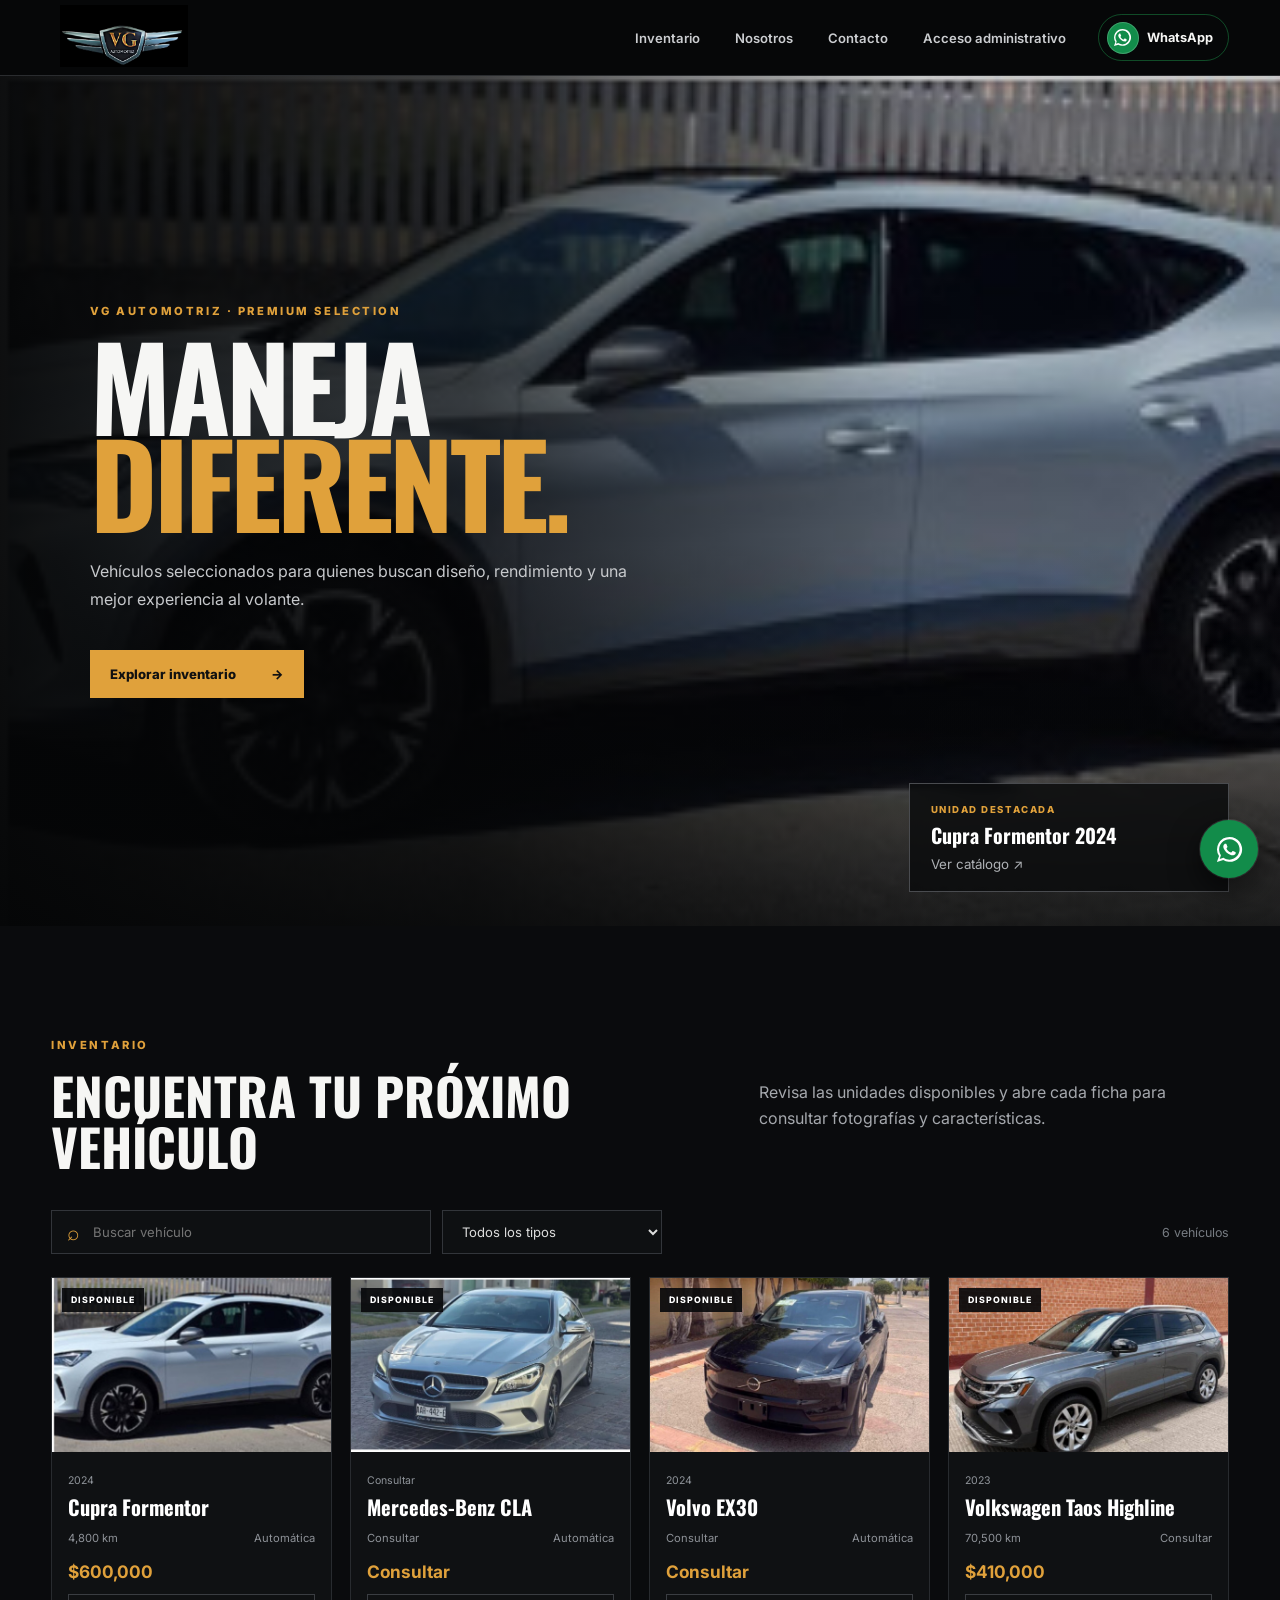
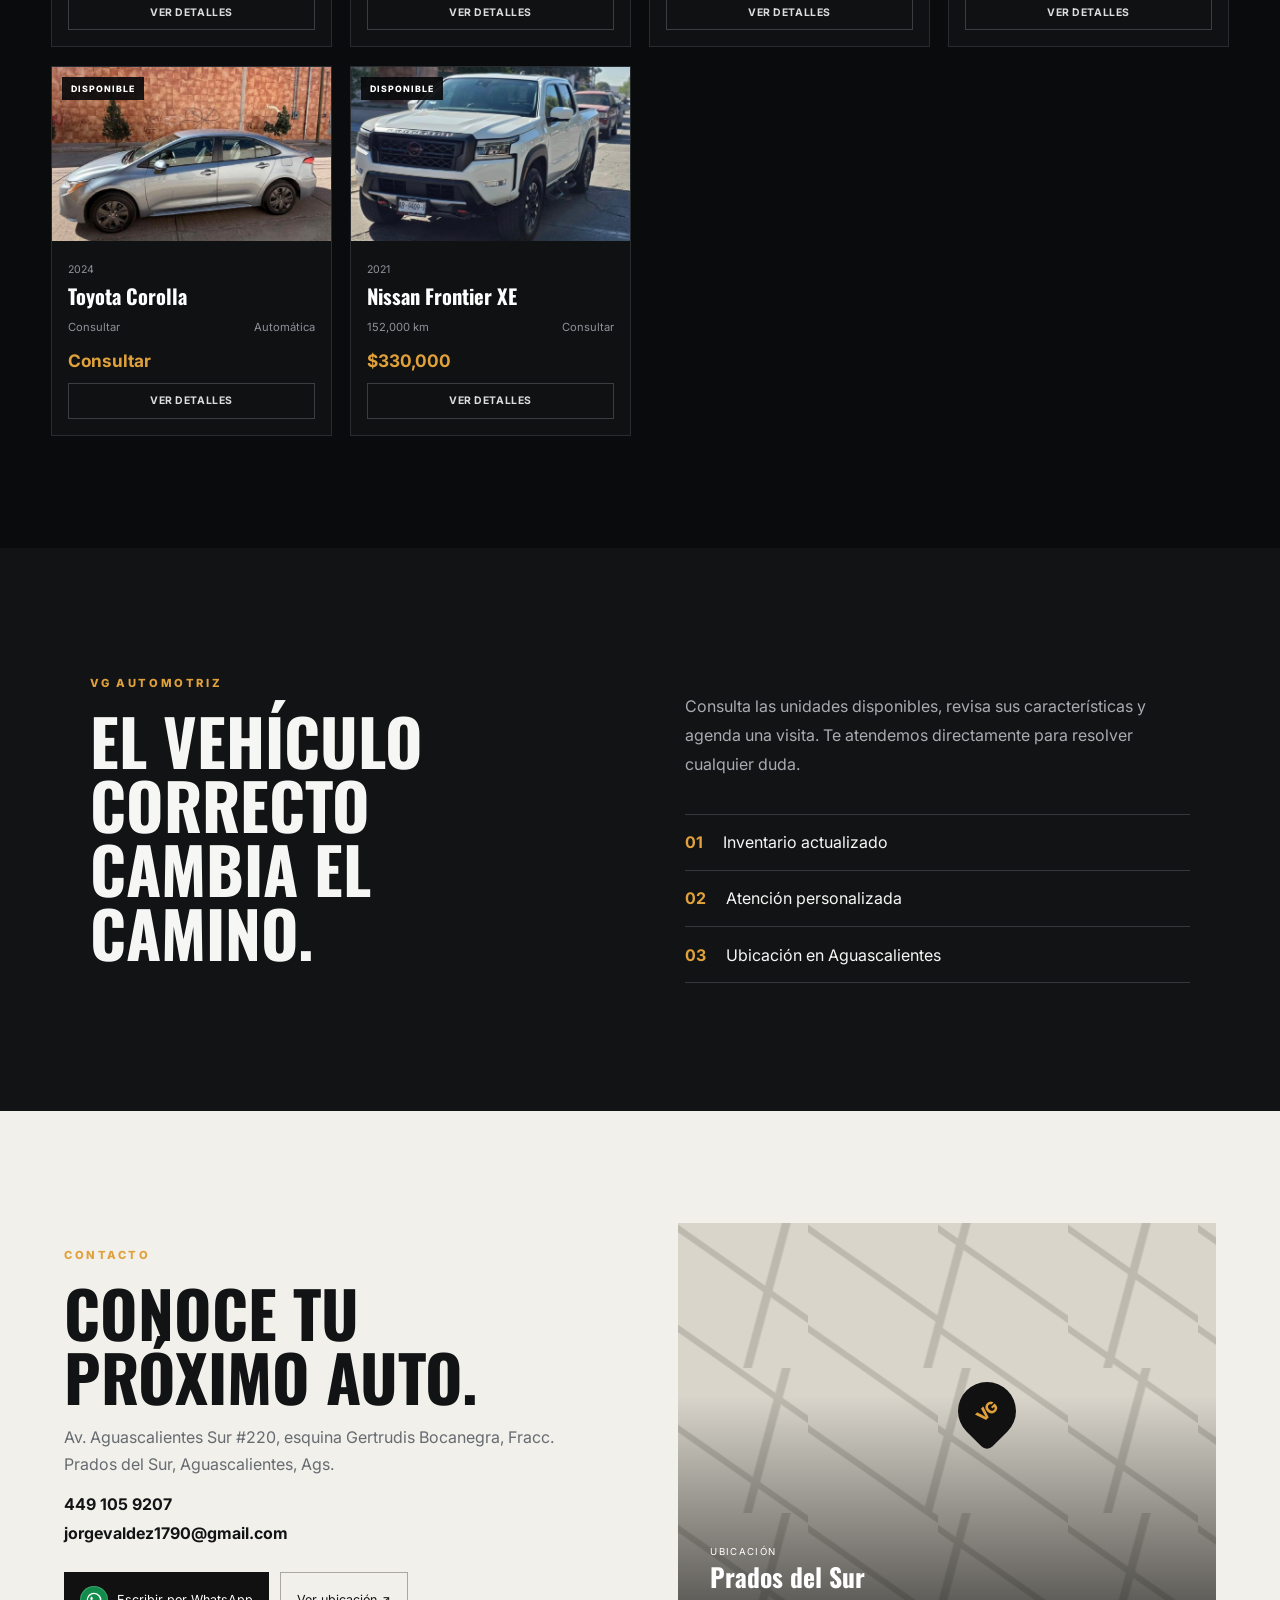
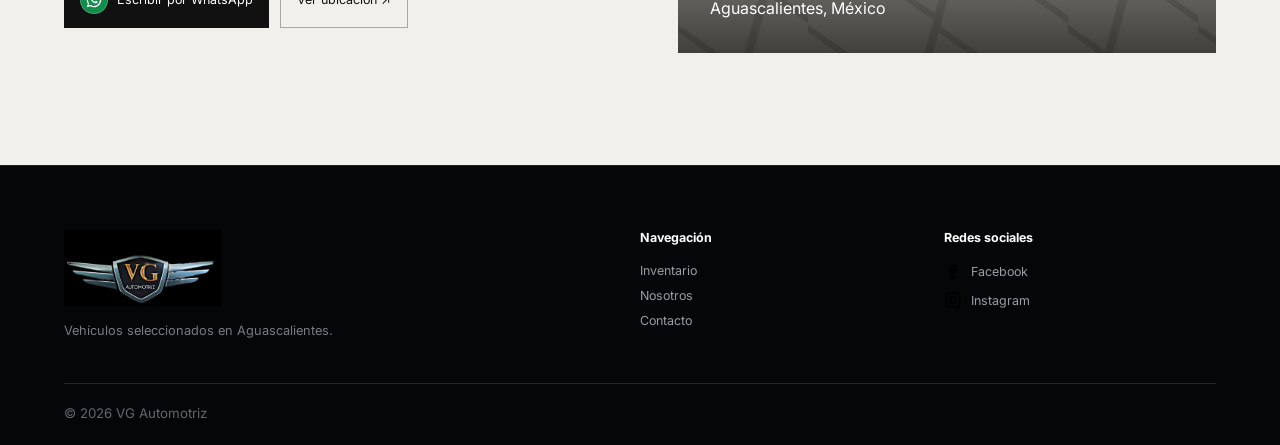
==== commit fc5dba71: "Mover acceso administrativo al menú principal" ====
--- a/index.html
+++ b/index.html
@@ -1,13 +1,13 @@
 <!doctype html><html lang="es-MX"><head><meta charset="utf-8"><meta name="viewport" content="width=device-width,initial-scale=1"><meta name="description" content="Catálogo de vehículos disponibles en VG Automotriz, Aguascalientes."><title>VG Automotriz | Catálogo premium</title><link rel="preconnect" href="https://fonts.googleapis.com"><link rel="preconnect" href="https://fonts.gstatic.com" crossorigin><link href="https://fonts.googleapis.com/css2?family=Inter:wght@400;500;600;700&family=Oswald:wght@500;600;700&display=swap" rel="stylesheet"><link rel="stylesheet" href="styles.css?v=11"></head>
 <body>
-<header><a class="logo" href="#inicio"><img src="assets/logo-header.png" alt="VG Automotriz"></a><nav id="navigation"><a href="#inventario">Inventario</a><a href="#nosotros">Nosotros</a><a href="#contacto">Contacto</a></nav><a class="wa-nav" href="https://wa.me/524491059207" target="_blank" rel="noopener"><span class="wa-circle"><img src="assets/whatsapp.svg" alt=""></span>WhatsApp</a><button class="menu" aria-label="Abrir menú" aria-controls="navigation" aria-expanded="false">☰</button></header>
+<header><a class="logo" href="#inicio"><img src="assets/logo-header.png" alt="VG Automotriz"></a><nav id="navigation"><a href="#inventario">Inventario</a><a href="#nosotros">Nosotros</a><a href="#contacto">Contacto</a><a href="admin.html">Acceso administrativo</a></nav><a class="wa-nav" href="https://wa.me/524491059207" target="_blank" rel="noopener"><span class="wa-circle"><img src="assets/whatsapp.svg" alt=""></span>WhatsApp</a><button class="menu" aria-label="Abrir menú" aria-controls="navigation" aria-expanded="false">☰</button></header>
 <main id="inicio">
   <section class="hero"><video class="hero-img" autoplay muted loop playsinline poster="assets/cupra-2.jpg"><source src="assets/hero-cupra.mp4" type="video/mp4"></video><div class="hero-shade"></div><div class="hero-copy"><p class="eyebrow">VG AUTOMOTRIZ · PREMIUM SELECTION</p><h1>MANEJA<br><em>DIFERENTE.</em></h1><p>Vehículos seleccionados para quienes buscan diseño, rendimiento y una mejor experiencia al volante.</p><a class="gold-btn" href="#inventario">Explorar inventario <span>→</span></a></div><button class="hero-car"><span>UNIDAD DESTACADA</span><strong>Cupra Formentor 2024</strong><small>Ver catálogo ↗</small></button></section>
   <section class="inventory" id="inventario"><div class="section-title inventory-heading"><div><p class="eyebrow">INVENTARIO</p><h2>ENCUENTRA TU PRÓXIMO VEHÍCULO</h2></div><p>Revisa las unidades disponibles y abre cada ficha para consultar fotografías y características.</p></div><div class="catalog-tools"><label class="search-box"><span>⌕</span><input id="search" type="search" placeholder="Buscar vehículo" aria-label="Buscar vehículo"></label><select id="type-filter" aria-label="Filtrar por tipo"><option value="todos">Todos los tipos</option><option value="suv">SUV</option><option value="sedan">Sedán</option><option value="pickup">Pickup</option></select><span id="count"></span></div><div class="grid" id="grid"></div><button id="more" class="more">Ver más vehículos ↓</button></section>
   <section class="about" id="nosotros"><div><p class="eyebrow">VG AUTOMOTRIZ</p><h2>EL VEHÍCULO CORRECTO<br>CAMBIA EL CAMINO.</h2></div><div><p>Consulta las unidades disponibles, revisa sus características y agenda una visita. Te atendemos directamente para resolver cualquier duda.</p><ul><li><b>01</b> Inventario actualizado</li><li><b>02</b> Atención personalizada</li><li><b>03</b> Ubicación en Aguascalientes</li></ul></div></section>
   <section class="contact" id="contacto"><div><p class="eyebrow">CONTACTO</p><h2>CONOCE TU PRÓXIMO AUTO.</h2><p>Av. Aguascalientes Sur #220, esquina Gertrudis Bocanegra, Fracc. Prados del Sur, Aguascalientes, Ags.</p><a href="tel:+524491059207">449 105 9207</a><a href="mailto:jorgevaldez1790@gmail.com">jorgevaldez1790@gmail.com</a><div class="contact-actions"><a class="dark-btn" href="https://wa.me/524491059207" target="_blank" rel="noopener"><span class="wa-circle"><img src="assets/whatsapp.svg" alt=""></span>Escribir por WhatsApp</a><a class="line-btn" href="https://www.google.com/maps/search/?api=1&query=Av.+Aguascalientes+Sur+220+Prados+del+Sur+Aguascalientes" target="_blank" rel="noopener">Ver ubicación ↗</a></div></div><a class="map" href="https://www.google.com/maps/search/?api=1&query=Av.+Aguascalientes+Sur+220+Prados+del+Sur+Aguascalientes" target="_blank" rel="noopener"><span>VG</span><div><small>UBICACIÓN</small><strong>Prados del Sur</strong><p>Aguascalientes, México</p></div></a></section>
 </main>
-<footer><div><img src="assets/logo-header.png" alt="VG Automotriz"><p>Vehículos seleccionados en Aguascalientes.</p></div><div><b>Navegación</b><a href="admin.html">Acceso administrativo</a><a href="#inventario">Inventario</a><a href="#nosotros">Nosotros</a><a href="#contacto">Contacto</a></div><div><b>Redes sociales</b><a class="social-link" href="https://www.facebook.com/vgautomotrizags/" target="_blank" rel="noopener"><img src="assets/facebook.svg" alt="">Facebook</a><a class="social-link" href="https://www.instagram.com/vg.automotriz" target="_blank" rel="noopener"><img src="assets/instagram.svg" alt="">Instagram</a></div><small>© 2026 VG Automotriz</small></footer>
+<footer><div><img src="assets/logo-header.png" alt="VG Automotriz"><p>Vehículos seleccionados en Aguascalientes.</p></div><div><b>Navegación</b><a href="#inventario">Inventario</a><a href="#nosotros">Nosotros</a><a href="#contacto">Contacto</a></div><div><b>Redes sociales</b><a class="social-link" href="https://www.facebook.com/vgautomotrizags/" target="_blank" rel="noopener"><img src="assets/facebook.svg" alt="">Facebook</a><a class="social-link" href="https://www.instagram.com/vg.automotriz" target="_blank" rel="noopener"><img src="assets/instagram.svg" alt="">Instagram</a></div><small>© 2026 VG Automotriz</small></footer>
 <a class="wa-float" href="https://wa.me/524491059207?text=Hola%2C%20vi%20su%20cat%C3%A1logo%20y%20quiero%20informaci%C3%B3n" target="_blank" rel="noopener" aria-label="Hablar por WhatsApp"><img src="assets/whatsapp.svg" alt=""></a>
 <div class="drawer" id="drawer" aria-hidden="true"><button class="overlay" aria-label="Cerrar"></button><article role="dialog" aria-modal="true" aria-labelledby="detail-name"><button class="close" aria-label="Cerrar">×</button><div class="gallery"><img id="detail-img" alt=""><button class="prev" aria-label="Foto anterior">‹</button><button class="next" aria-label="Foto siguiente">›</button><span id="gallery-count"></span></div><div class="detail"><p class="eyebrow" id="detail-year"></p><h2 id="detail-name"></h2><strong class="price" id="detail-price"></strong><p id="detail-desc" class="description"></p><h3>ESPECIFICACIONES</h3><div class="specs" id="specs"></div><div id="extras-wrap"><h3>EXTRAS</h3><div class="extras" id="extras"></div></div><a id="detail-wa" class="detail-wa" target="_blank" rel="noopener"><span class="wa-circle"><img src="assets/whatsapp.svg" alt=""></span>Solicitar información</a></div></article></div>
 <script src="vehicles.js?v=11"></script><script src="script.js?v=11"></script></body></html>
